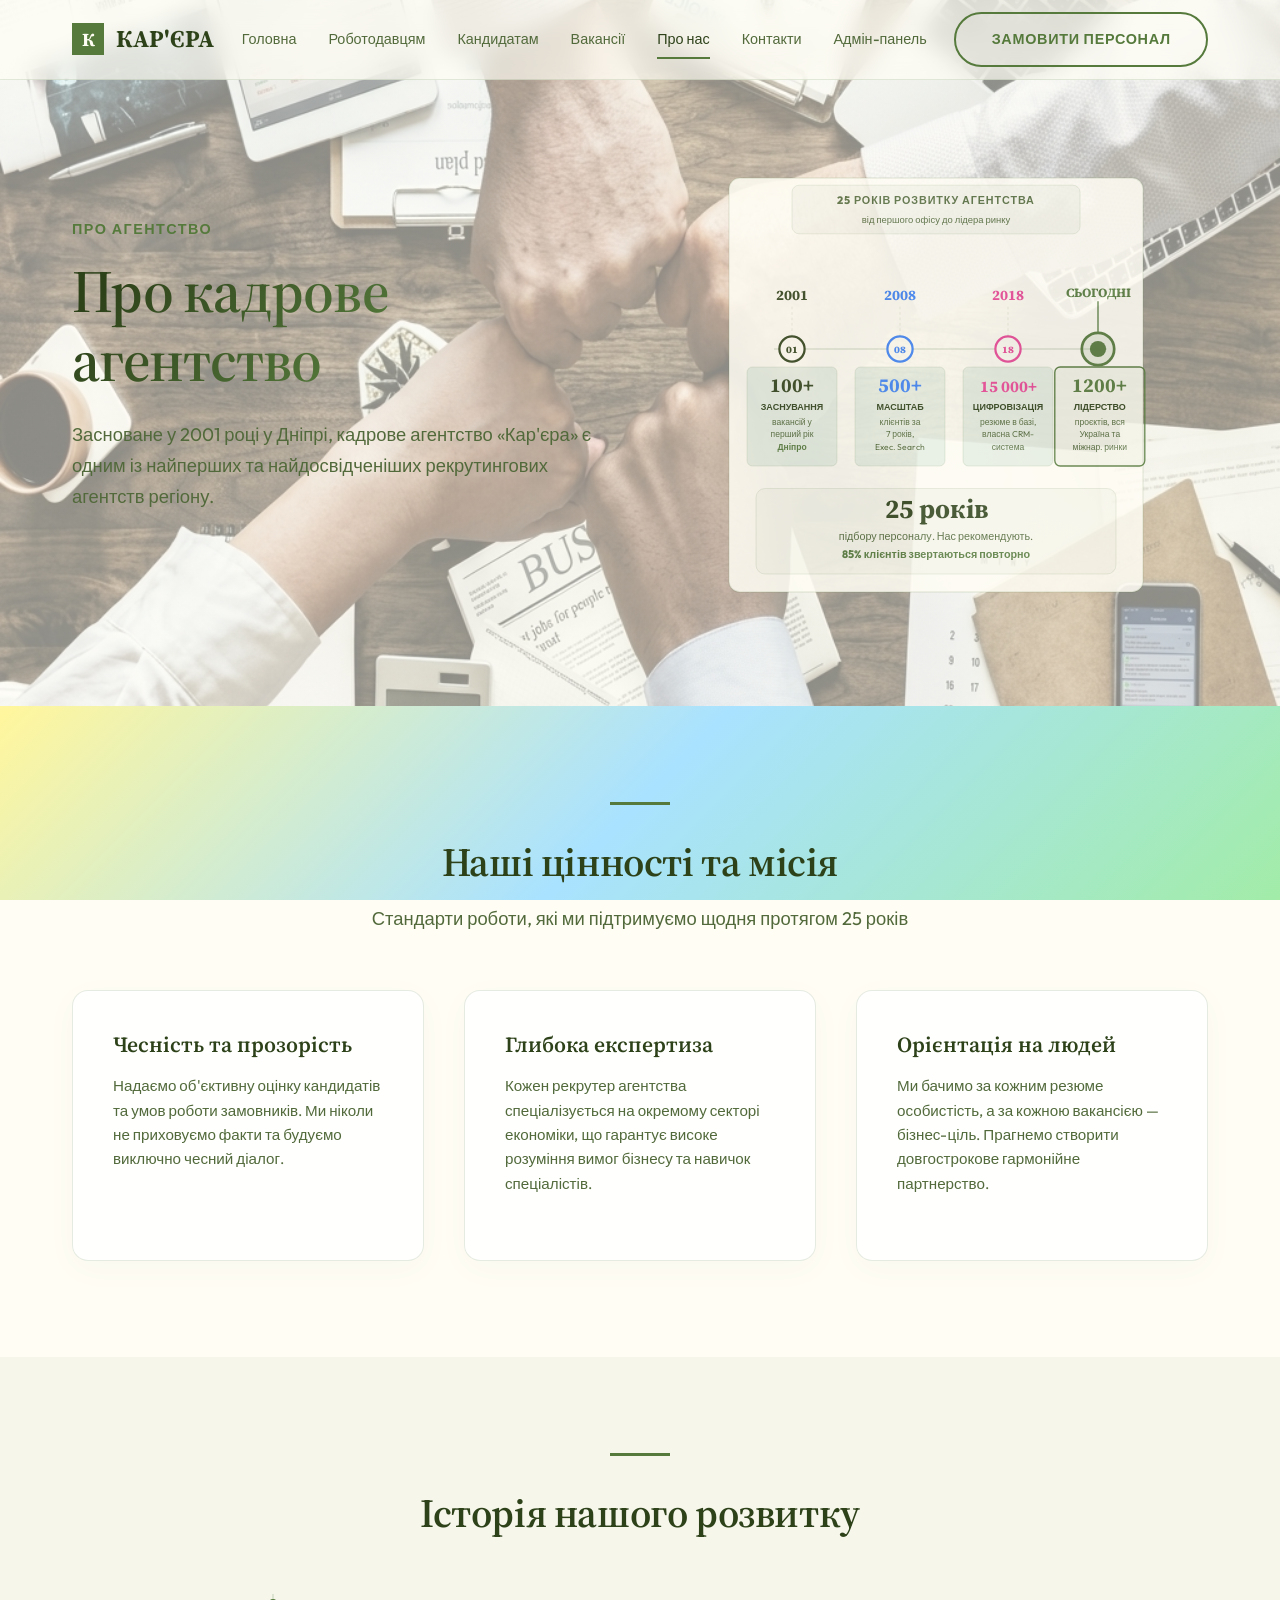
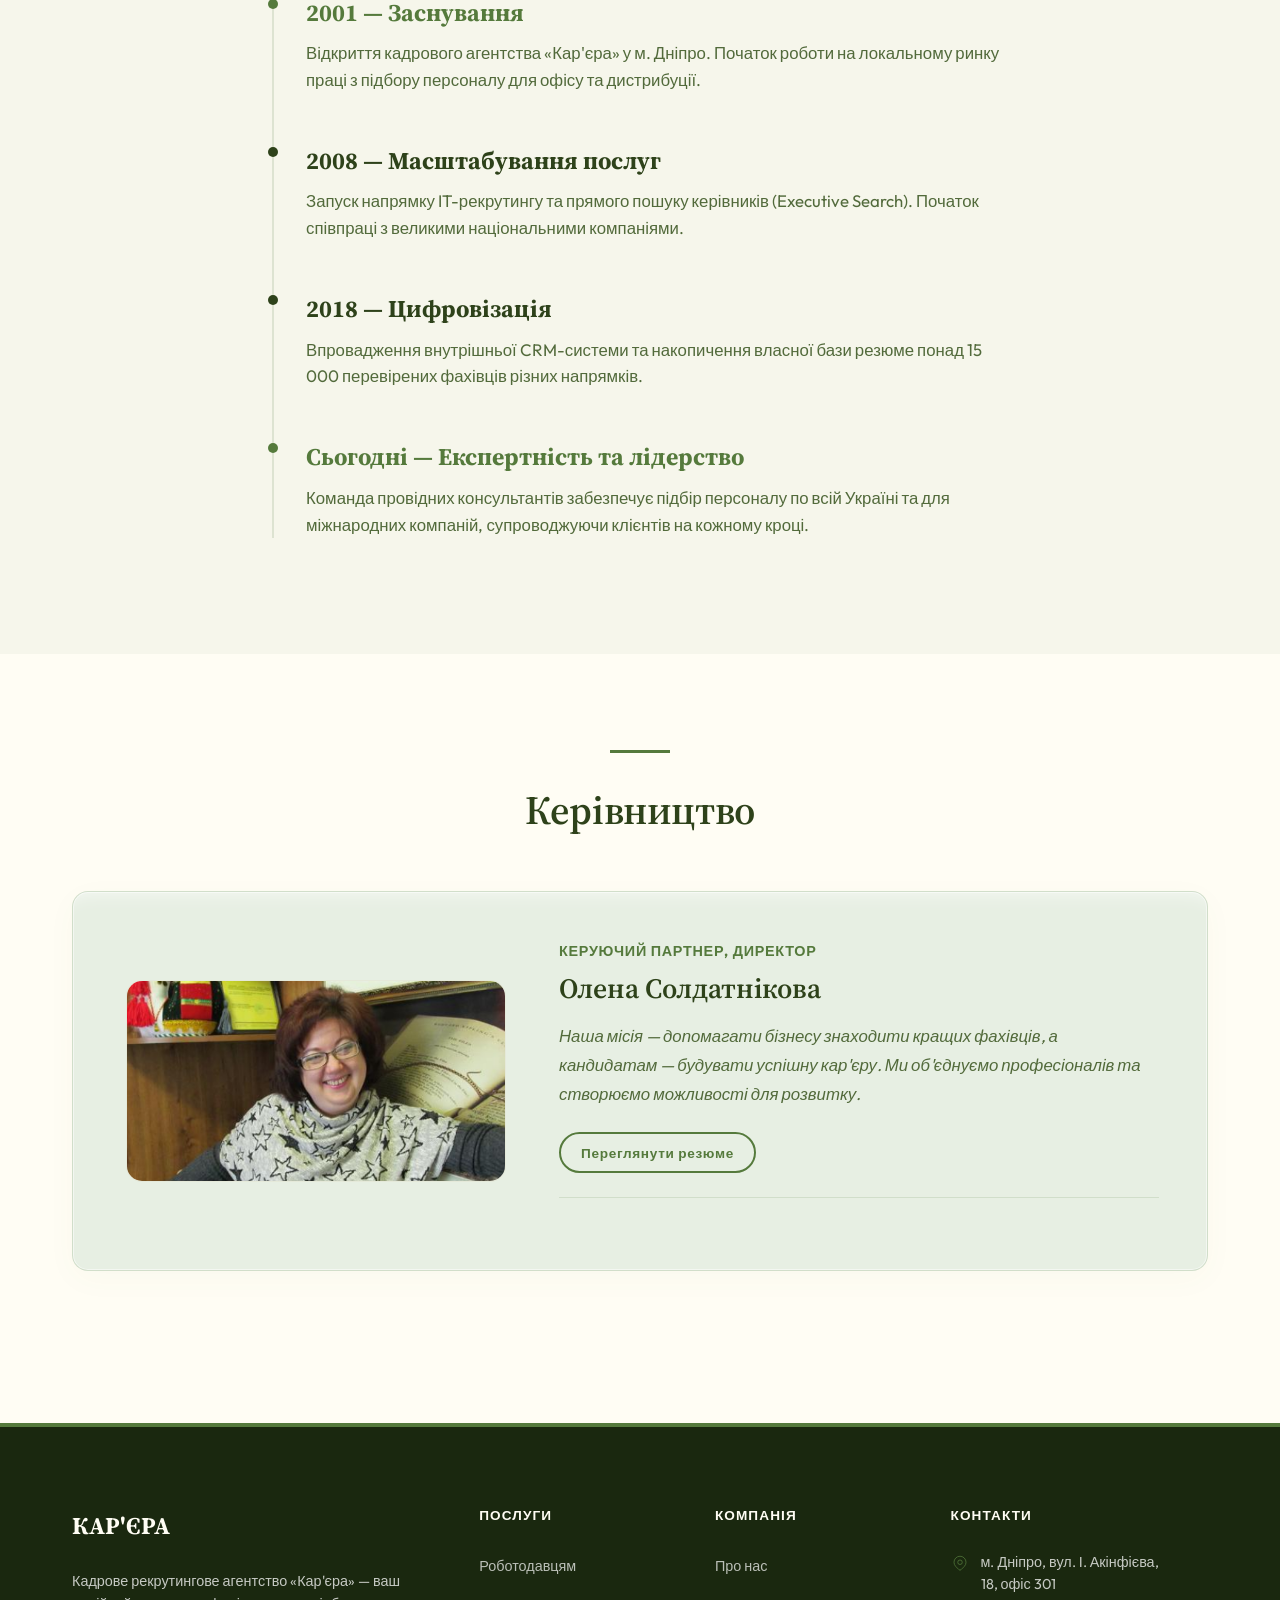
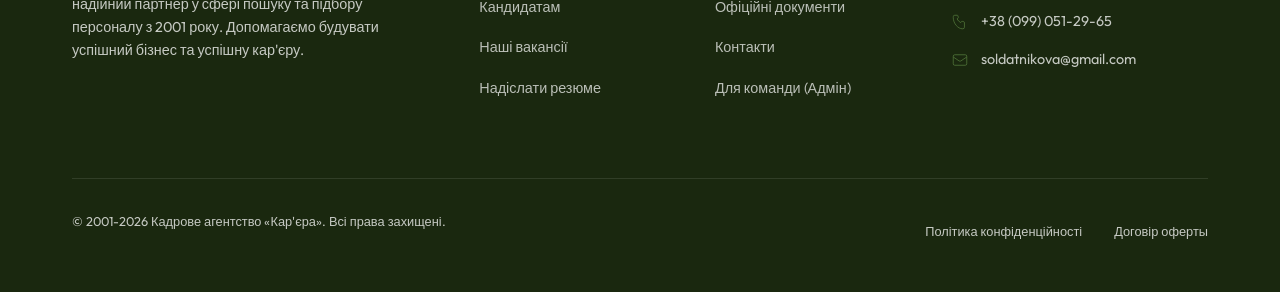
==== about.html @ 19c5e9fa "Embed live Google Map in Contacts page with brand color overlay and zoom level 17" ====
<!DOCTYPE html>
<html lang="uk">
<head>
  <meta charset="UTF-8">
  <meta name="color-scheme" content="light">
  <meta name="viewport" content="width=device-width, initial-scale=1.0">
  <title>Про нас | Кадрове агентство «Кар'єра»</title>
  <meta name="description" content="Історія заснування кадрового агентства Кар'єра у Дніпрі з 2001 року. Філософія, місія, цінності та наша команда експертів рекрутингу.">
  <link rel="stylesheet" href="styles/base.css?v=17">
  <link rel="stylesheet" href="styles/layout.css?v=17">
  <link rel="stylesheet" href="styles/components.css?v=17">
  <link rel="stylesheet" href="styles/pages.css?v=17">
</head>
<body>

  <!-- HEADER -->
  <header class="header">
    <div class="container">
      <a href="index.html" class="logo">
        <div class="logo-icon">К</div>
        <span>КАР'ЄРА</span>
      </a>
      <nav class="nav-menu">
        <a href="index.html" class="nav-link">Головна</a>
        <a href="employers.html" class="nav-link">Роботодавцям</a>
        <a href="candidates.html" class="nav-link">Кандидатам</a>
        <a href="vacancies.html" class="nav-link">Вакансії</a>
        <a href="about.html" class="nav-link active">Про нас</a>
        <a href="contacts.html" class="nav-link">Контакти</a>
        <a href="admin.html" class="nav-link">Адмін-панель</a>
      </nav>
      <div class="header-cta">
        <a href="employers.html#order-form" class="btn btn-secondary">Замовити персонал</a>
      </div>
      <button class="hamburger" aria-label="Відкрити меню">
        <span class="hamburger-box">
          <span class="hamburger-inner"></span>
        </span>
      </button>
    </div>
  </header>

  <!-- MOBILE NAVIGATION OVERLAY -->
  <div class="mobile-nav">
    <ul class="mobile-menu">
      <li><a href="index.html" class="nav-link">Головна</a></li>
      <li><a href="employers.html" class="nav-link">Роботодавцям</a></li>
      <li><a href="candidates.html" class="nav-link">Кандидатам</a></li>
      <li><a href="vacancies.html" class="nav-link">Вакансії</a></li>
      <li><a href="about.html" class="nav-link active">Про нас</a></li>
      <li><a href="contacts.html" class="nav-link">Контакти</a></li>
      <li><a href="admin.html" class="nav-link">Адмін-панель</a></li>
    </ul>
    <a href="employers.html#order-form" class="btn btn-primary">Замовити персонал</a>
  </div>

  <!-- HERO SECTION -->
  <section class="hero hero-alt hero-about">
    <div class="container grid-2">
      <div class="hero-content reveal">
        <span class="hero-tagline">Про агентство</span>
        <h1 class="hero-title">Чверть століття досвіду на варті вашого успіху</h1>
        <p class="hero-desc lead">Засноване у 2001 році у Дніпрі, кадрове агентство «Кар'єра» є одним із найперших та найдосвідченіших рекрутингових агентств регіону.</p>
      </div>
      <div class="hero-graphic reveal" style="transition-delay: 0.2s;">
        <!-- Company Timeline: 25 years of growth (2001 → Today) -->
        <svg viewBox="0 0 500 500" class="hero-pattern" xmlns="http://www.w3.org/2000/svg">
          <defs>
            <linearGradient id="abt-tl-grad" x1="0%" y1="0%" x2="100%" y2="0%">
              <stop offset="0%" stop-color="#1A2A44"/>
              <stop offset="35%" stop-color="#3B82F6"/>
              <stop offset="70%" stop-color="#EC4899"/>
              <stop offset="100%" stop-color="#E87C3F"/>
            </linearGradient>
          </defs>

          <!-- Frame -->
          <rect x="20" y="20" width="460" height="460" rx="12" fill="var(--color-bg)" stroke="var(--color-border)" stroke-width="1.5"/>

          <!-- Header box -->
          <rect x="90" y="28" width="320" height="54" rx="8" fill="var(--color-primary)" fill-opacity="0.04" stroke="var(--color-border)" stroke-width="1"/>
          <text x="250" y="49" font-family="var(--font-sans)" font-size="12" font-weight="800" fill="var(--color-text-muted)" text-anchor="middle" letter-spacing="1">25 РОКІВ РОЗВИТКУ АГЕНТСТВА</text>
          <text x="250" y="70" font-family="var(--font-sans)" font-size="10.5" fill="var(--color-text-muted)" text-anchor="middle">від першого офісу до лідера ринку</text>

          <!-- Thin background track line -->
          <line x1="70" y1="210" x2="440" y2="210" stroke="var(--color-border)" stroke-width="2"/>
          <!-- Gradient progress line on top -->
          <line x1="70" y1="210" x2="440" y2="210" stroke="url(#abt-tl-grad)" stroke-width="4" stroke-linecap="round"/>

          <!-- NODE 1: 2001 -->
          <circle cx="90" cy="210" r="14" fill="var(--color-bg)" stroke="var(--color-primary)" stroke-width="2.5"/>
          <text x="90" y="214" font-family="var(--font-serif)" font-size="11" font-weight="800" fill="var(--color-primary)" text-anchor="middle">01</text>
          <!-- Year label above -->
          <text x="90" y="156" font-family="var(--font-serif)" font-size="16" font-weight="700" fill="var(--color-primary)" text-anchor="middle">2001</text>
          <line x1="90" y1="163" x2="90" y2="196" stroke="var(--color-border)" stroke-width="1" stroke-dasharray="3 3"/>
          <!-- Milestone card below -->
          <rect x="40" y="230" width="100" height="110" rx="6" fill="var(--color-bg-alt)" stroke="var(--color-border)" stroke-width="1"/>
          <text x="90" y="258" font-family="var(--font-serif)" font-size="22" font-weight="700" fill="var(--color-primary)" text-anchor="middle">100+</text>
          <text x="90" y="278" font-family="var(--font-sans)" font-size="10" font-weight="800" fill="var(--color-primary)" text-anchor="middle">ЗАСНУВАННЯ</text>
          <text x="90" y="294" font-family="var(--font-sans)" font-size="9.5" fill="var(--color-text-muted)" text-anchor="middle">вакансій у</text>
          <text x="90" y="308" font-family="var(--font-sans)" font-size="9.5" fill="var(--color-text-muted)" text-anchor="middle">перший рік</text>
          <text x="90" y="322" font-family="var(--font-sans)" font-size="9.5" font-weight="600" fill="var(--color-accent)" text-anchor="middle">Дніпро</text>

          <!-- NODE 2: 2008 -->
          <circle cx="210" cy="210" r="14" fill="var(--color-bg)" stroke="#3B82F6" stroke-width="2.5"/>
          <text x="210" y="214" font-family="var(--font-serif)" font-size="11" font-weight="800" fill="#3B82F6" text-anchor="middle">08</text>
          <text x="210" y="156" font-family="var(--font-serif)" font-size="16" font-weight="700" fill="#3B82F6" text-anchor="middle">2008</text>
          <line x1="210" y1="163" x2="210" y2="196" stroke="var(--color-border)" stroke-width="1" stroke-dasharray="3 3"/>
          <rect x="160" y="230" width="100" height="110" rx="6" fill="var(--color-bg-alt)" stroke="var(--color-border)" stroke-width="1"/>
          <text x="210" y="258" font-family="var(--font-serif)" font-size="22" font-weight="700" fill="#3B82F6" text-anchor="middle">500+</text>
          <text x="210" y="278" font-family="var(--font-sans)" font-size="10" font-weight="800" fill="var(--color-primary)" text-anchor="middle">МАСШТАБ</text>
          <text x="210" y="294" font-family="var(--font-sans)" font-size="9.5" fill="var(--color-text-muted)" text-anchor="middle">клієнтів за</text>
          <text x="210" y="308" font-family="var(--font-sans)" font-size="9.5" fill="var(--color-text-muted)" text-anchor="middle">7 років,</text>
          <text x="210" y="322" font-family="var(--font-sans)" font-size="9.5" fill="var(--color-text-muted)" text-anchor="middle">Exec. Search</text>

          <!-- NODE 3: 2018 -->
          <circle cx="330" cy="210" r="14" fill="var(--color-bg)" stroke="#EC4899" stroke-width="2.5"/>
          <text x="330" y="214" font-family="var(--font-serif)" font-size="11" font-weight="800" fill="#EC4899" text-anchor="middle">18</text>
          <text x="330" y="156" font-family="var(--font-serif)" font-size="16" font-weight="700" fill="#EC4899" text-anchor="middle">2018</text>
          <line x1="330" y1="163" x2="330" y2="196" stroke="var(--color-border)" stroke-width="1" stroke-dasharray="3 3"/>
          <rect x="280" y="230" width="100" height="110" rx="6" fill="var(--color-bg-alt)" stroke="var(--color-border)" stroke-width="1"/>
          <text x="330" y="258" font-family="var(--font-serif)" font-size="18" font-weight="700" fill="#EC4899" text-anchor="middle">15 000+</text>
          <text x="330" y="278" font-family="var(--font-sans)" font-size="10" font-weight="800" fill="var(--color-primary)" text-anchor="middle">ЦИФРОВІЗАЦІЯ</text>
          <text x="330" y="294" font-family="var(--font-sans)" font-size="9.5" fill="var(--color-text-muted)" text-anchor="middle">резюме в базі,</text>
          <text x="330" y="308" font-family="var(--font-sans)" font-size="9.5" fill="var(--color-text-muted)" text-anchor="middle">власна CRM-</text>
          <text x="330" y="322" font-family="var(--font-sans)" font-size="9.5" fill="var(--color-text-muted)" text-anchor="middle">система</text>

          <!-- NODE 4: Today (pulsing orange) -->
          <circle cx="430" cy="210" r="18" fill="var(--color-accent)" fill-opacity="0.12" stroke="var(--color-accent)" stroke-width="3"/>
          <circle cx="430" cy="210" r="9" fill="var(--color-accent)"/>
          <text x="430" y="152" font-family="var(--font-serif)" font-size="14" font-weight="700" fill="var(--color-accent)" text-anchor="middle">СЬОГОДНІ</text>
          <line x1="430" y1="157" x2="430" y2="192" stroke="var(--color-accent)" stroke-width="1.5"/>
          <rect x="382" y="230" width="100" height="110" rx="6" fill="var(--color-accent)" fill-opacity="0.06" stroke="var(--color-accent)" stroke-width="1.5"/>
          <text x="432" y="258" font-family="var(--font-serif)" font-size="22" font-weight="700" fill="var(--color-accent)" text-anchor="middle">1200+</text>
          <text x="432" y="278" font-family="var(--font-sans)" font-size="10" font-weight="800" fill="var(--color-primary)" text-anchor="middle">ЛІДЕРСТВО</text>
          <text x="432" y="294" font-family="var(--font-sans)" font-size="9.5" fill="var(--color-text-muted)" text-anchor="middle">проєктів, вся</text>
          <text x="432" y="308" font-family="var(--font-sans)" font-size="9.5" fill="var(--color-text-muted)" text-anchor="middle">Україна та</text>
          <text x="432" y="322" font-family="var(--font-sans)" font-size="9.5" fill="var(--color-text-muted)" text-anchor="middle">міжнар. ринки</text>

          <!-- Bottom summary stat -->
          <rect x="50" y="365" width="400" height="95" rx="10" fill="var(--color-primary)" fill-opacity="0.03" stroke="var(--color-border)" stroke-width="1"/>
          <text x="250" y="398" font-family="var(--font-serif)" font-size="30" font-weight="700" fill="var(--color-primary)" text-anchor="middle">25 років</text>
          <text x="250" y="422" font-family="var(--font-sans)" font-size="12" fill="var(--color-text-muted)" text-anchor="middle">підбору персоналу. Нас рекомендують.</text>
          <text x="250" y="442" font-family="var(--font-sans)" font-size="12" font-weight="800" fill="var(--color-accent)" text-anchor="middle">85% клієнтів звертаються повторно</text>
        </svg>
      </div>
    </div>
  </section>

  <!-- MISSION & VALUES -->
  <section class="section">
    <div class="container">
      <div class="decor-line decor-line-center"></div>
      <h2 class="text-center mb-2">Наші цінності та місія</h2>
      <p class="lead text-center mb-6">Стандарти роботи, які ми підтримуємо щодня протягом 25 років</p>
      
      <div class="grid-3">
        <div class="card reveal">
          <h3 class="card-title">Чесність та прозорість</h3>
          <p class="card-text">Надаємо об'єктивну оцінку кандидатів та умов роботи замовників. Ми ніколи не приховуємо факти та будуємо виключно чесний діалог.</p>
        </div>
        <div class="card reveal" style="transition-delay: 0.1s;">
          <h3 class="card-title">Глибока експертиза</h3>
          <p class="card-text">Кожен рекрутер агентства спеціалізується на окремому секторі економіки, що гарантує високе розуміння вимог бізнесу та навичок спеціалістів.</p>
        </div>
        <div class="card reveal" style="transition-delay: 0.2s;">
          <h3 class="card-title">Орієнтація на людей</h3>
          <p class="card-text">Ми бачимо за кожним резюме особистість, а за кожною вакансією — бізнес-ціль. Прагнемо створити довгострокове гармонійне партнерство.</p>
        </div>
      </div>
    </div>
  </section>

  <!-- TIMELINE / MILESTONES -->
  <section class="section section-alt">
    <div class="container" style="max-width: 800px;">
      <div class="decor-line decor-line-center"></div>
      <h2 class="text-center mb-6">Історія нашого розвитку</h2>
      
      <div style="position: relative; padding-left: 2rem; border-left: 2px solid var(--color-border);">
        <div class="reveal" style="position: relative; margin-bottom: 3rem;">
          <div style="position: absolute; left: calc(-2rem - 6px); top: 5px; width: 10px; height: 10px; border-radius: 50%; background-color: var(--color-accent);"></div>
          <span style="font-family: var(--font-serif); font-size: 1.5rem; font-weight: 700; color: var(--color-accent); display: block; margin-bottom: 0.5rem;">2001 — Заснування</span>
          <p style="color: var(--color-text-muted);">Відкриття кадрового агентства «Кар'єра» у м. Дніпро. Початок роботи на локальному ринку праці з підбору персоналу для офісу та дистрибуції.</p>
        </div>
        
        <div class="reveal" style="position: relative; margin-bottom: 3rem; transition-delay: 0.1s;">
          <div style="position: absolute; left: calc(-2rem - 6px); top: 5px; width: 10px; height: 10px; border-radius: 50%; background-color: var(--color-primary);"></div>
          <span style="font-family: var(--font-serif); font-size: 1.5rem; font-weight: 700; color: var(--color-primary); display: block; margin-bottom: 0.5rem;">2008 — Масштабування послуг</span>
          <p style="color: var(--color-text-muted);">Запуск напрямку IT-рекрутингу та прямого пошуку керівників (Executive Search). Початок співпраці з великими національними компаніями.</p>
        </div>
        
        <div class="reveal" style="position: relative; margin-bottom: 3rem; transition-delay: 0.2s;">
          <div style="position: absolute; left: calc(-2rem - 6px); top: 5px; width: 10px; height: 10px; border-radius: 50%; background-color: var(--color-primary);"></div>
          <span style="font-family: var(--font-serif); font-size: 1.5rem; font-weight: 700; color: var(--color-primary); display: block; margin-bottom: 0.5rem;">2018 — Цифровізація</span>
          <p style="color: var(--color-text-muted);">Впровадження внутрішньої CRM-системи та накопичення власної бази резюме понад 15 000 перевірених фахівців різних напрямків.</p>
        </div>

        <div class="reveal" style="position: relative; transition-delay: 0.3s;">
          <div style="position: absolute; left: calc(-2rem - 6px); top: 5px; width: 10px; height: 10px; border-radius: 50%; background-color: var(--color-accent);"></div>
          <span style="font-family: var(--font-serif); font-size: 1.5rem; font-weight: 700; color: var(--color-accent); display: block; margin-bottom: 0.5rem;">Сьогодні — Експертність та лідерство</span>
          <p style="color: var(--color-text-muted);">Команда провідних консультантів забезпечує підбір персоналу по всій Україні та для міжнародних компаній, супроводжуючи клієнтів на кожному кроці.</p>
        </div>
      </div>
    </div>
  </section>

  <!-- LEADERSHIP & TEAM -->
  <section class="section">
    <div class="container">
      <div class="decor-line decor-line-center"></div>
      <h2 class="text-center mb-6">Керівництво</h2>
      
      <!-- Director profile section -->
      <div class="card reveal mb-6" style="padding: 3rem; background-color: var(--color-bg-alt); display: grid; grid-template-columns: 1.3fr 2fr; gap: 3rem; align-items: center;">
        <div style="width: 100%; max-width: 380px; border-radius: var(--radius); overflow: hidden; border: 1px solid var(--color-border); background-color: var(--color-bg); margin: 0 auto; box-shadow: var(--shadow-sm);">
          <img src="assets/images/director.png" alt="Олена Солдатнікова" style="width: 100%; height: auto; display: block;">
        </div>
        <div>
          <span style="font-family: var(--font-sans); font-size: var(--fs-small); font-weight: 700; text-transform: uppercase; color: var(--color-accent); letter-spacing: 0.05em; display: block; margin-bottom: 0.5rem;">Керуючий Партнер, Директор</span>
          <h3 style="font-family: var(--font-serif); font-size: 1.75rem; margin-bottom: 1rem;">Олена Солдатнікова</h3>
          <p style="font-style: italic; line-height: 1.7; color: var(--color-text-muted); margin-bottom: 1.5rem;">
            "За 25 років у рекрутингу я зрозуміла головне: успіх компанії завжди залежить від людей, які в ній працюють. Наша місія — допомагати бізнесу та талантам знаходити один одного для спільного зростання. Ми не просто передаємо резюме — ми будуємо надійні зв'язки."
          </p>
          <button id="toggle-resume-btn" class="btn btn-secondary" style="padding: 0.6rem 1.25rem; text-transform: none; font-size: 0.85rem;">Переглянути резюме</button>
          
          <div id="director-resume-block" style="max-height: 0; overflow: hidden; transition: max-height 0.4s ease-out; margin-top: 1.5rem; border-top: 1px solid var(--color-border); padding-top: 1.5rem;">
            <div style="display: grid; grid-template-columns: 1fr 1fr; gap: 2rem; text-align: left;">
              <div>
                <h4 style="font-family: var(--font-sans); font-size: 0.95rem; color: var(--color-accent); text-transform: uppercase; margin-bottom: 1rem; font-weight: 700;">Освіта та тренінги</h4>
                <ul style="list-style: none; padding-left: 0; font-size: 0.9rem; color: var(--color-text); line-height: 1.6;">
                  <li style="margin-bottom: 0.75rem;"><strong>Дніпропетровський Національний Університет</strong><br><span style="color: var(--color-text-muted);">Факультет Психології та Соціології. Спеціальність: Практичний психолог. Соціальний педагог.</span></li>
                  <li style="margin-bottom: 0.5rem;">• Тренінг «Оцінка за компетенціями»</li>
                  <li style="margin-bottom: 0.5rem;">• Тренінг «HR-аналітика»</li>
                  <li style="margin-bottom: 0.5rem;">• Онлайн-курс «Recruitment & HR»</li>
                  <li style="margin-bottom: 0.5rem;">• Тренінг «Основні інструменти менеджера з персоналу»</li>
                  <li style="margin-bottom: 0.5rem;">• Тренінг «Ефективний пошук та підбір персоналу»</li>
                  <li style="margin-bottom: 0.5rem;">• Тренінги з технологій співбесід та продажів</li>
                </ul>
              </div>
              <div>
                <h4 style="font-family: var(--font-sans); font-size: 0.95rem; color: var(--color-accent); text-transform: uppercase; margin-bottom: 1rem; font-weight: 700;">Професійний досвід</h4>
                <ul style="list-style: none; padding-left: 0; font-size: 0.9rem; color: var(--color-text); line-height: 1.6;">
                  <li style="margin-bottom: 0.75rem;"><strong>2008 — дотепер: АКР «Кар'єра-Дніпро»</strong><br><span style="color: var(--color-text-muted);">Партнер, Керівник договірного відділу підбору персоналу. Побудова структури продажів, ведення переговорів, тестування кандидатів.</span></li>
                  <li style="margin-bottom: 0.75rem;"><strong>2003 — 2008: «Міжрегіональний Кадровий Центр»</strong><br><span style="color: var(--color-text-muted);">Керівник договірного відділу підбору персоналу. Організація відділу, хедхантинг, проведення різноманітних типів інтерв'ю.</span></li>
                  <li style="margin-bottom: 0.5rem;"><strong>1998 — 2003: АКР «Кар'єра», КА «Персонал»</strong><br><span style="color: var(--color-text-muted);">Менеджер по підбору персоналу. Кадрове консультування, ведення переговорів, проведення співбесід.</span></li>
                </ul>
              </div>
            </div>
          </div>
        </div>
      </div>
    </div>
  </section>

  <!-- FOOTER -->
  <footer class="footer">
    <div class="container">
      <div class="footer-grid">
        <div class="footer-brand">
          <div class="footer-logo">КАР'ЄРА</div>
          <p class="footer-desc">Кадрове рекрутингове агентство «Кар'єра» — ваш надійний партнер у сфері пошуку та підбору персоналу з 2001 року. Допомагаємо будувати успішний бізнес та успішну кар'єру.</p>
        </div>
        <div>
          <h4 class="footer-heading">Послуги</h4>
          <ul class="footer-links">
            <li><a href="employers.html">Роботодавцям</a></li>
            <li><a href="candidates.html">Кандидатам</a></li>
            <li><a href="vacancies.html">Наші вакансії</a></li>
            <li><a href="resume.html">Надіслати резюме</a></li>
          </ul>
        </div>
        <div>
          <h4 class="footer-heading">Компанія</h4>
          <ul class="footer-links">
            <li><a href="about.html">Про нас</a></li>
            <li><a href="documents.html">Офіційні документи</a></li>
            <li><a href="contacts.html">Контакти</a></li>
            <li><a href="admin.html">Для команди (Адмін)</a></li>
          </ul>
        </div>
        <div>
          <h4 class="footer-heading">Контакти</h4>
          <ul class="footer-contact">
            <li>
              <svg fill="none" stroke="currentColor" viewBox="0 0 24 24"><path d="M17.657 16.657L13.414 20.9a1.998 1.998 0 01-2.827 0l-4.244-4.243a8 8 0 1111.314 0z"/><path d="M15 11a3 3 0 11-6 0 3 3 0 016 0z"/></svg>
              <span>м. Дніпро,<br>вул. І. Акінфієва, 18, офіс 301</span>
            </li>
            <li>
              <svg fill="none" stroke="currentColor" viewBox="0 0 24 24"><path d="M3 5a2 2 0 012-2h3.28a1 1 0 01.94.725l.548 2.2a1 1 0 01-.321.988l-1.305.98a10.582 10.582 0 004.872 4.872l.98-1.305a1 1 0 01.988-.321l2.2.548a1 1 0 01.725.94V19a2 2 0 01-2 2h-1C9.716 21 3 14.284 3 6V5z"/></svg>
              <a href="tel:+380990512965">+38 (099) 051-29-65</a>
            </li>
            <li>
              <svg fill="none" stroke="currentColor" viewBox="0 0 24 24"><path d="M3 8l7.89 5.26a2 2 0 002.22 0L21 8M5 19h14a2 2 0 002-2V7a2 2 0 00-2-2H5a2 2 0 00-2 2v10a2 2 0 002 2z"/></svg>
              <a href="mailto:soldatnikova@gmail.com">soldatnikova@gmail.com</a>
            </li>
          </ul>
        </div>
      </div>
      
      <div class="footer-bottom">
        <p>&copy; 2001-2026 Кадрове агентство «Кар'єра». Всі права захищені.</p>
        <div class="footer-bottom-links">
          <a href="documents.html">Політика конфіденційності</a>
          <a href="documents.html">Договір оферты</a>
        </div>
      </div>
    </div>
  </footer>

  <script src="scripts/main.js"></script>
  <script>
    document.addEventListener('DOMContentLoaded', () => {
      const btn = document.getElementById('toggle-resume-btn');
      const block = document.getElementById('director-resume-block');
      if (btn && block) {
        btn.addEventListener('click', () => {
          const isOpen = block.style.maxHeight && block.style.maxHeight !== '0px';
          if (isOpen) {
            block.style.maxHeight = '0px';
            btn.textContent = 'Переглянути резюме';
          } else {
            block.style.maxHeight = block.scrollHeight + 'px';
            btn.textContent = 'Приховати резюме';
          }
        });
      }
    });
  </script>
</body>
</html>
---- styles/base.css ----
@import url('https://fonts.googleapis.com/css2?family=Outfit:wght@300;400;500;600;700;800&family=Source+Serif+4:ital,opsz,wght@0,8..60,300;0,8..60,400;0,8..60,500;0,8..60,600;0,8..60,700;1,8..60,400&display=swap');

/* --- DESIGN TOKENS & VARIABLES --- */
:root {
  color-scheme: light;
  /* Colors */
  --color-primary: #2E421A;       /* Deep Forest Olive Green */
  --color-primary-light: #557A3C; /* Forest Green */
  --color-primary-dark: #1A280F;  /* Dark Olive */
  --color-accent: #557A3C;        /* Main Accent (Forest Green) */
  --color-accent-hover: #42602D;  /* Darker Forest Green */
  --color-bg: #FFFDF4;            /* Glossy Light-Light Yellow / Cream */
  --color-bg-alt: #E7EFE3;        /* Soft Pastel Sage-Green */
  --color-text: #2E421A;          /* Deep Forest Green */
  --color-text-muted: #526A3B;    /* Olive Slate */
  --color-text-light: #FFFFFF;    /* White text */
  --color-border: rgba(85, 122, 60, 0.15); /* Soft Olive-Green Border */
  --color-border-hover: rgba(85, 122, 60, 0.35);
  
  /* Component Specific Tokens */
  --text-gradient: linear-gradient(135deg, #2E421A 0%, #557A3C 60%, #88A674 100%);
  --text-gradient-hero: linear-gradient(135deg, #2E421A 10%, #557A3C 60%, #88A674 100%);
  --card-bg: rgba(255, 255, 255, 0.82);
  --card-shadow: inset 0 20px 20px -20px rgba(255, 255, 255, 0.7), inset 0 0 0 1px rgba(255, 255, 255, 0.5), 0 8px 32px rgba(85, 122, 60, 0.03);
  --btn-shadow: rgba(85, 122, 60, 0.3);
  --btn-primary-gradient: linear-gradient(135deg, #557A3C 0%, #6E9B4E 50%, #557A3C 100%);
  --btn-outline-white-hover-gradient: linear-gradient(135deg, #557A3C 0%, #6E9B4E 100%);
  --modal-icon-bg: rgba(85, 122, 60, 0.12);
  
  /* SVG Custom Tokens */
  --chart-text-dark: #466334;
  --chart-text-accent: #557A3C;
  --chart-kpi-bg: rgba(255, 255, 255, 0.75);
  --chart-frame-bg: rgba(255, 255, 255, 0.85);
  --chart-grid-line: rgba(85, 122, 60, 0.1);
  --pointer-pulse: rgba(85, 122, 60, 0.25);
  
  /* Fonts */
  --font-sans: 'Outfit', -apple-system, BlinkMacSystemFont, "Segoe UI", Roboto, sans-serif;
  --font-serif: 'Source Serif 4', Georgia, serif;
  
  /* Layout */
  --container-width: 1200px;
  --header-height: 80px;
  --header-height-mobile: 70px;
  
  /* Typography scale */
  --fs-h1: clamp(2.5rem, 5vw, 3.75rem);
  --fs-h2: clamp(1.8rem, 4vw, 2.5rem);
  --fs-h3: clamp(1.4rem, 3vw, 1.8rem);
  --fs-body: 1.05rem;             /* Slightly larger for Outfit readability */
  --fs-small: 0.9rem;
  
  /* Borders */
  --radius: 16px;                 /* Softer, rounder corners for business card style */
  
  /* Transitions */
  --transition: all 0.3s cubic-bezier(0.4, 0, 0.2, 1);
}

/* --- RESET --- */
*, *::before, *::after {
  box-sizing: border-box;
  margin: 0;
  padding: 0;
}

html {
  scroll-behavior: smooth;
  -webkit-font-smoothing: antialiased;
  -moz-osx-font-smoothing: grayscale;
}

body {
  font-family: var(--font-sans);
  font-size: var(--fs-body);
  line-height: 1.6;
  color: var(--color-text);
  background-color: var(--color-bg);
  background-image: linear-gradient(135deg, #FFD0BC 0%, #FFF69E 33%, #A9E2FF 66%, #A2ECA8 100%);
  background-attachment: fixed;
  overflow-x: hidden;
}

/* --- TYPOGRAPHY --- */
h1, h2, h3, h4, h5, h6 {
  font-family: var(--font-serif);
  color: var(--color-primary);
  line-height: 1.25;
  font-weight: 600;
}

.text-gradient {
  background: var(--text-gradient);
  -webkit-background-clip: text;
  -webkit-text-fill-color: transparent;
  display: inline-block;
}

h1, .hero-title, .text-gradient-header {
  font-size: var(--fs-h1);
  letter-spacing: -0.02em;
  background: var(--text-gradient-hero);
  -webkit-background-clip: text;
  -webkit-text-fill-color: transparent;
  display: inline-block;
  line-height: 1.15;
}

h2 {
  font-size: var(--fs-h2);
  letter-spacing: -0.01em;
  margin-bottom: 1.5rem;
  position: relative;
}

h3 {
  font-size: var(--fs-h3);
}

p {
  margin-bottom: 1.25rem;
}

p.lead {
  font-size: 1.15rem;
  color: var(--color-text-muted);
  line-height: 1.7;
}

a {
  color: inherit;
  text-decoration: none;
  transition: var(--transition);
}

/* Alignment utilities */
.text-center { text-align: center; }
.text-right { text-align: right; }
.text-muted { color: var(--color-text-muted); }

/* Spacing utilities */
.mb-1 { margin-bottom: 0.5rem; }
.mb-2 { margin-bottom: 1rem; }
.mb-3 { margin-bottom: 1.5rem; }
.mb-4 { margin-bottom: 2rem; }
.mb-6 { margin-bottom: 3.5rem; }

/* Scroll reveal initial states */
.reveal {
  opacity: 0;
  transform: translateY(30px);
  transition: opacity 0.8s ease, transform 0.8s ease;
}

.reveal.active {
  opacity: 1;
  transform: translateY(0);
}
---- styles/layout.css ----
/* --- LAYOUT WRAPPERS & CONTAINERS --- */
.container {
  width: 100%;
  max-width: var(--container-width);
  margin: 0 auto;
  padding: 0 2rem;
}

@media (max-width: 768px) {
  .container {
    padding: 0 1.25rem;
  }
}

.section {
  padding: 6rem 0;
  position: relative;
}

.section-alt {
  background-color: rgba(85, 122, 60, 0.05);
}

@media (max-width: 768px) {
  .section {
    padding: 4rem 0;
  }
}

/* --- GRID SYSTEMS --- */
.grid-2 {
  display: grid;
  grid-template-columns: repeat(2, 1fr);
  gap: 3rem;
}

.grid-3 {
  display: grid;
  grid-template-columns: repeat(3, 1fr);
  gap: 2.5rem;
}

.grid-4 {
  display: grid;
  grid-template-columns: repeat(4, 1fr);
  gap: 2rem;
}

@media (max-width: 1024px) {
  .grid-3 {
    grid-template-columns: repeat(2, 1fr);
  }
  .grid-4 {
    grid-template-columns: repeat(2, 1fr);
  }
}

@media (max-width: 768px) {
  .grid-2, .grid-3, .grid-4 {
    grid-template-columns: 1fr;
    gap: 2rem;
  }
}

/* Flex utilities */
.d-flex { display: flex; }
.align-center { align-items: center; }
.justify-between { justify-content: space-between; }
.flex-column { flex-direction: column; }

/* --- HEADER & NAVIGATION --- */
.header {
  position: fixed;
  top: 0;
  left: 0;
  width: 100%;
  height: var(--header-height);
  background-color: rgba(255, 253, 244, 0.65);
  backdrop-filter: blur(12px);
  -webkit-backdrop-filter: blur(12px);
  border-bottom: 1.5px solid rgba(85, 122, 60, 0.15);
  z-index: 1000;
  display: flex;
  align-items: center;
  transition: var(--transition);
}

.header.scrolled {
  height: 70px;
  border-bottom-color: rgba(85, 122, 60, 0.3);
  box-shadow: 0 10px 30px rgba(85, 122, 60, 0.05), 0 4px 12px rgba(85, 122, 60, 0.02);
}

.header .container {
  display: flex;
  justify-content: space-between;
  align-items: center;
  width: 100%;
}

/* Logo */
.logo {
  display: flex;
  align-items: center;
  gap: 0.75rem;
  font-family: var(--font-serif);
  font-size: 1.5rem;
  font-weight: 700;
  color: var(--color-primary);
}

.logo-icon {
  width: 32px;
  height: 32px;
  background-color: var(--color-accent);
  display: flex;
  align-items: center;
  justify-content: center;
  color: var(--color-bg);
  font-family: var(--font-serif);
  font-weight: 700;
  font-size: 1.15rem;
}

/* Nav Menu */
.nav-menu {
  display: flex;
  align-items: center;
  gap: 2rem;
}

.nav-link {
  font-family: var(--font-sans);
  font-size: var(--fs-small);
  font-weight: 500;
  color: var(--color-text-muted);
  position: relative;
  padding: 0.5rem 0;
}

.nav-link::after {
  content: '';
  position: absolute;
  bottom: 0;
  left: 0;
  width: 0;
  height: 2px;
  background-color: var(--color-accent);
  transition: var(--transition);
}

.nav-link:hover, .nav-link.active {
  color: var(--color-primary);
}

.nav-link.active::after, .nav-link:hover::after {
  width: 100%;
}

/* Navigation Dropdown */
.nav-item-dropdown {
  position: relative;
}

.nav-dropdown {
  position: absolute;
  top: 100%;
  left: 50%;
  transform: translateX(-50%) translateY(10px);
  background-color: var(--color-bg);
  border: 1px solid var(--color-border);
  box-shadow: 0 10px 30px rgba(26, 42, 68, 0.08);
  border-radius: var(--radius);
  padding: 0.75rem 0;
  min-width: 180px;
  opacity: 0;
  pointer-events: none;
  transition: var(--transition);
}

.nav-item-dropdown:hover .nav-dropdown {
  opacity: 1;
  pointer-events: auto;
  transform: translateX(-50%) translateY(0);
}

.dropdown-link {
  display: block;
  padding: 0.5rem 1.25rem;
  font-size: var(--fs-small);
  font-weight: 500;
  color: var(--color-text-muted);
}

.dropdown-link:hover {
  background-color: var(--color-bg-alt);
  color: var(--color-primary);
}

/* Hamburger Menu Icon */
.hamburger {
  display: none;
  background: none;
  border: none;
  cursor: pointer;
  padding: 0.5rem;
  z-index: 1100;
}

.hamburger-box {
  width: 24px;
  height: 18px;
  display: block;
  position: relative;
}

.hamburger-inner {
  display: block;
  top: 50%;
  margin-top: -1px;
  width: 24px;
  height: 2px;
  background-color: var(--color-primary);
  position: absolute;
  transition: var(--transition);
}

.hamburger-inner::before, .hamburger-inner::after {
  content: "";
  display: block;
  width: 24px;
  height: 2px;
  background-color: var(--color-primary);
  position: absolute;
  transition: var(--transition);
}

.hamburger-inner::before { top: -8px; }
.hamburger-inner::after { bottom: -8px; }

.hamburger.is-active .hamburger-inner {
  transform: rotate(45deg);
}

.hamburger.is-active .hamburger-inner::before {
  top: 0;
  opacity: 0;
}

.hamburger.is-active .hamburger-inner::after {
  bottom: 0;
  transform: rotate(-90deg);
}

/* Mobile Navigation overlay */
.mobile-nav {
  position: fixed;
  top: 0;
  left: 100%;
  width: 100%;
  height: 100vh;
  background-color: var(--color-bg);
  z-index: 950;
  display: flex;
  flex-direction: column;
  justify-content: center;
  align-items: center;
  padding: 2rem;
  transition: transform 0.4s cubic-bezier(0.4, 0, 0.2, 1);
}

.mobile-nav.is-open {
  transform: translateX(-100%);
}

.mobile-menu {
  display: flex;
  flex-direction: column;
  align-items: center;
  gap: 1.75rem;
  list-style: none;
  margin-bottom: 2rem;
}

.mobile-menu .nav-link {
  font-size: 1.5rem;
  font-family: var(--font-serif);
}

@media (max-width: 1024px) {
  .nav-menu, .header-cta {
    display: none;
  }
  .hamburger {
    display: block;
  }
}

/* --- FOOTER --- */
.footer {
  background-color: var(--color-primary-dark);
  color: rgba(255, 255, 255, 0.75);
  padding: 5rem 0 2.5rem;
  border-top: 4px solid var(--color-accent);
}

.footer-grid {
  display: grid;
  grid-template-columns: 2fr 1fr 1fr 1.5fr;
  gap: 4rem;
  margin-bottom: 4rem;
}

@media (max-width: 1024px) {
  .footer-grid {
    grid-template-columns: 1fr 1fr;
    gap: 3rem;
  }
}

@media (max-width: 600px) {
  .footer-grid {
    grid-template-columns: 1fr;
    gap: 2.5rem;
  }
}

.footer-brand {
  display: flex;
  flex-direction: column;
}

.footer-logo {
  color: var(--color-bg);
  font-size: 1.5rem;
  font-family: var(--font-serif);
  font-weight: 700;
  margin-bottom: 1.5rem;
}

.footer-desc {
  font-size: 0.9rem;
  line-height: 1.6;
  margin-bottom: 1.5rem;
}

.footer-heading {
  color: var(--color-bg);
  font-family: var(--font-sans);
  font-size: 0.85rem;
  font-weight: 700;
  text-transform: uppercase;
  letter-spacing: 0.08em;
  margin-bottom: 1.75rem;
}

.footer-links {
  list-style: none;
}

.footer-links li {
  margin-bottom: 0.85rem;
}

.footer-links a {
  font-size: 0.9rem;
  color: rgba(255, 255, 255, 0.7);
}

.footer-links a:hover {
  color: var(--color-accent);
  padding-left: 4px;
}

.footer-contact {
  list-style: none;
}

.footer-contact li {
  display: flex;
  gap: 0.75rem;
  margin-bottom: 1rem;
  font-size: 0.9rem;
  line-height: 1.5;
}

.footer-contact svg {
  flex-shrink: 0;
  width: 18px;
  height: 18px;
  color: var(--color-accent);
  margin-top: 2px;
}

.footer-bottom {
  border-top: 1px solid rgba(255, 255, 255, 0.1);
  padding-top: 2rem;
  display: flex;
  justify-content: space-between;
  align-items: center;
  flex-wrap: wrap;
  gap: 1.5rem;
  font-size: 0.8rem;
}

.footer-bottom-links {
  display: flex;
  gap: 2rem;
}

.footer-bottom-links a:hover {
  color: var(--color-bg);
}
---- styles/components.css ----
/* --- BUTTONS --- */
.btn {
  display: inline-flex;
  align-items: center;
  justify-content: center;
  padding: 0.9rem 2.2rem;
  font-family: var(--font-sans);
  font-size: var(--fs-small);
  font-weight: 600;
  text-transform: uppercase;
  letter-spacing: 0.05em;
  border-radius: 30px;
  cursor: pointer;
  transition: all 0.4s cubic-bezier(0.175, 0.885, 0.32, 1.275);
  border: 2px solid transparent;
  position: relative;
  overflow: hidden;
  z-index: 1;
}

.btn::after {
  content: '';
  position: absolute;
  top: -50%;
  left: -60%;
  width: 30%;
  height: 200%;
  background: rgba(255, 255, 255, 0.35);
  transform: rotate(30deg);
  transition: all 0.6s ease;
  opacity: 0;
  pointer-events: none;
  z-index: 2;
}

.btn:hover::after {
  left: 130%;
  opacity: 1;
}

.btn-primary {
  background: var(--btn-primary-gradient);
  background-size: 200% auto;
  background-position: left center;
  color: #FFFFFF;
  border: none;
  box-shadow: 0 4px 15px var(--btn-shadow);
}

.btn-primary:hover {
  background-position: right center;
  box-shadow: 0 8px 25px var(--btn-shadow);
  transform: translateY(-3px) scale(1.02);
}

.btn-secondary {
  border: 2px solid var(--color-accent);
  color: var(--color-accent);
  background-color: transparent;
  box-shadow: none;
}

.btn-secondary:hover {
  background-color: var(--color-accent);
  color: var(--color-text-light);
  box-shadow: 0 8px 25px var(--btn-shadow);
  transform: translateY(-3px) scale(1.02);
}

.btn-outline-white {
  border-color: rgba(255, 255, 255, 0.6);
  color: var(--color-text-light);
  background-color: transparent;
  backdrop-filter: blur(5px);
}

.btn-outline-white:hover {
  background: var(--btn-outline-white-hover-gradient);
  border-color: transparent;
  box-shadow: 0 8px 25px var(--btn-shadow);
  color: #FFFFFF;
  transform: translateY(-3px) scale(1.02);
}

.btn-link {
  padding: 0;
  background: none;
  border: none;
  color: #557A3C;
  font-weight: 600;
  text-transform: none;
  letter-spacing: 0;
  display: inline-flex;
  align-items: center;
  gap: 0.5rem;
}

.btn-link::after {
  content: '\2192';
  transition: transform 0.2s ease;
}

.btn-link:hover {
  color: #42602D;
}

.btn-link:hover::after {
  transform: translateX(4px);
}

/* --- CARDS --- */
.card {
  background: var(--card-bg);
  backdrop-filter: blur(20px);
  -webkit-backdrop-filter: blur(20px);
  border: 1.5px solid rgba(85, 122, 60, 0.15);
  border-radius: var(--radius);
  padding: 2.5rem;
  transition: all 0.4s cubic-bezier(0.175, 0.885, 0.32, 1.15);
  display: flex;
  flex-direction: column;
  box-shadow: var(--card-shadow);
}

.card:hover {
  border-color: rgba(85, 122, 60, 0.38);
  box-shadow: 0 20px 40px rgba(85, 122, 60, 0.12), 0 10px 20px rgba(85, 122, 60, 0.06);
  transform: translateY(-6px) scale(1.01);
}

.card-icon {
  color: #557A3C;
  margin-bottom: 1.5rem;
  display: flex;
  align-items: center;
}

.card-icon svg {
  width: 40px;
  height: 40px;
  stroke-width: 1.5;
}

.card-title {
  margin-bottom: 1rem;
  font-size: 1.35rem;
}

.card-text {
  color: var(--color-text-muted);
  font-size: 0.95rem;
  margin-bottom: 1.5rem;
  flex-grow: 1;
}

/* --- FORMS & INPUTS --- */
.form-group {
  margin-bottom: 1.5rem;
}

.form-row {
  display: grid;
  grid-template-columns: repeat(2, 1fr);
  gap: 1.5rem;
  margin-bottom: 1.5rem;
}

@media (max-width: 768px) {
  .form-row {
    grid-template-columns: 1fr;
    gap: 1.5rem;
  }
}

.form-label {
  display: block;
  font-size: var(--fs-small);
  font-weight: 600;
  color: var(--color-primary);
  margin-bottom: 0.5rem;
  text-transform: uppercase;
  letter-spacing: 0.03em;
}

.form-control {
  width: 100%;
  padding: 0.9rem 1.1rem;
  font-family: var(--font-sans);
  font-size: 1rem;
  color: var(--color-text);
  background-color: var(--color-bg);
  border: 1px solid var(--color-border);
  border-radius: var(--radius);
  transition: var(--transition);
}

.form-control::placeholder {
  color: var(--color-text-muted);
  opacity: 0.7;
}

.form-control:focus {
  border-color: var(--color-primary-light);
  box-shadow: 0 0 0 3px rgba(85, 122, 60, 0.15);
  outline: none;
}

textarea.form-control {
  min-height: 120px;
  resize: vertical;
}

/* File Upload Drag-n-Drop */
.file-upload {
  border: 2px dashed var(--color-border);
  padding: 2.5rem;
  border-radius: var(--radius);
  text-align: center;
  background-color: var(--color-bg-alt);
  cursor: pointer;
  transition: var(--transition);
}

.file-upload:hover {
  border-color: var(--color-accent);
  background-color: rgba(85, 122, 60, 0.04);
}

.file-upload-icon {
  color: var(--color-text-muted);
  margin-bottom: 1rem;
}

.file-upload-icon svg {
  width: 48px;
  height: 48px;
  stroke-width: 1;
}

.file-upload-text {
  font-size: 0.95rem;
  font-weight: 500;
  color: var(--color-primary);
}

.file-upload-text span {
  color: var(--color-accent);
  text-decoration: underline;
}

.file-upload-hint {
  font-size: 0.8rem;
  color: var(--color-text-muted);
  margin-top: 0.5rem;
}

/* --- ACCORDION / FAQ --- */
.accordion {
  border-top: 1px solid var(--color-border);
}

.accordion-item {
  border-bottom: 1px solid var(--color-border);
}

.accordion-header {
  display: flex;
  justify-content: space-between;
  align-items: center;
  padding: 1.75rem 0;
  cursor: pointer;
  user-select: none;
}

.accordion-header:hover .accordion-title {
  color: var(--color-accent);
}

.accordion-title {
  font-family: var(--font-serif);
  font-size: 1.25rem;
  color: var(--color-primary);
  font-weight: 600;
  transition: var(--transition);
}

.accordion-arrow {
  display: flex;
  align-items: center;
  justify-content: center;
  color: var(--color-primary);
  transition: transform 0.3s ease;
}

.accordion-arrow svg {
  width: 20px;
  height: 20px;
  stroke-width: 2;
}

.accordion-content {
  max-height: 0;
  overflow: hidden;
  transition: max-height 0.35s cubic-bezier(0.4, 0, 0.2, 1), padding 0.35s ease;
  padding: 0;
}

.accordion-content-inner {
  padding-bottom: 1.75rem;
  color: var(--color-text-muted);
  font-size: 1rem;
  line-height: 1.7;
}

.accordion-item.is-active .accordion-arrow {
  transform: rotate(180deg);
  color: var(--color-accent);
}

.accordion-item.is-active .accordion-content {
  max-height: 400px;
}

/* --- MODAL FORMS SUBMIT SIMULATION --- */
.modal {
  position: fixed;
  top: 0;
  left: 0;
  width: 100%;
  height: 100%;
  background-color: rgba(15, 26, 42, 0.7);
  backdrop-filter: blur(4px);
  z-index: 2000;
  display: flex;
  align-items: center;
  justify-content: center;
  opacity: 0;
  pointer-events: none;
  transition: opacity 0.3s ease;
}

.modal.is-active {
  opacity: 1;
  pointer-events: auto;
}

.modal-content {
  background-color: var(--color-bg);
  border-radius: var(--radius);
  max-width: 500px;
  width: 90%;
  padding: 3rem;
  text-align: center;
  box-shadow: 0 25px 50px rgba(0, 0, 0, 0.15);
  transform: translateY(-30px);
  transition: transform 0.3s cubic-bezier(0.4, 0, 0.2, 1);
}

.modal.is-active .modal-content {
  transform: translateY(0);
}

.modal-icon {
  width: 64px;
  height: 64px;
  border-radius: 50%;
  background-color: var(--modal-icon-bg);
  color: var(--color-accent);
  display: inline-flex;
  align-items: center;
  justify-content: center;
  margin-bottom: 1.5rem;
}

.modal-icon svg {
  width: 32px;
  height: 32px;
  stroke-width: 2.5;
}

.modal-title {
  margin-bottom: 1rem;
}

.modal-text {
  color: var(--color-text-muted);
  margin-bottom: 2rem;
  font-size: 0.95rem;
}
---- styles/pages.css ----
/* --- HERO SECTIONS --- */
.hero {
  padding-top: calc(var(--header-height) + 5rem);
  padding-bottom: 6rem;
  background-color: transparent;
  position: relative;
  overflow: hidden;
}

.hero-alt {
  background-color: transparent;
}

.hero-employers {
  background: linear-gradient(rgba(255, 253, 244, 0.55), rgba(255, 253, 244, 0.55)), url('../assets/images/employers_hero.png?v=12') center/cover no-repeat;
}

.hero-vacancies {
  background: linear-gradient(rgba(255, 253, 244, 0.55), rgba(255, 253, 244, 0.55)), url('../assets/images/vacancies_hero.png?v=12') center/cover no-repeat;
}

.hero-candidates {
  background: linear-gradient(rgba(255, 253, 244, 0.55), rgba(255, 253, 244, 0.55)), url('../assets/images/candidates_hero.png?v=12') center/cover no-repeat;
}

.hero-about {
  background: linear-gradient(rgba(255, 253, 244, 0.55), rgba(255, 253, 244, 0.55)), url('../assets/images/about_hero.png?v=12') center/cover no-repeat;
}

.hero-contacts {
  background: linear-gradient(rgba(255, 253, 244, 0.55), rgba(255, 253, 244, 0.55)), url('../assets/images/contacts_hero.png?v=12') center/cover no-repeat;
}

.hero-home {
  background: linear-gradient(rgba(255, 253, 244, 0.55), rgba(255, 253, 244, 0.55)), url('../assets/images/clipboard.png?v=12') center/cover no-repeat;
}

.hero-content {
  display: flex;
  flex-direction: column;
  justify-content: center;
  position: relative;
  z-index: 2;
}

.hero-tagline {
  font-family: var(--font-sans);
  font-size: var(--fs-small);
  font-weight: 700;
  text-transform: uppercase;
  color: var(--color-accent);
  letter-spacing: 0.1em;
  margin-bottom: 1rem;
  display: block;
}

.hero-title {
  margin-bottom: 1.5rem;
}

.hero-desc {
  margin-bottom: 2.5rem;
  max-width: 600px;
}

.hero-actions {
  display: flex;
  gap: 1.25rem;
  flex-wrap: wrap;
}

/* Decorative grid graphic for hero */
.hero-graphic {
  position: relative;
  display: flex;
  align-items: center;
  justify-content: center;
  z-index: 2;
}

.hero-pattern {
  width: 100%;
  max-width: 450px;
  height: auto;
  opacity: 0.85;
}

.hero-card-badge {
  position: absolute;
  background-color: var(--color-bg);
  border: 1px solid var(--color-border);
  box-shadow: 0 20px 40px rgba(26, 42, 68, 0.08);
  border-radius: var(--radius);
  padding: 1.25rem 1.75rem;
  display: flex;
  align-items: center;
  gap: 1rem;
}

.hero-card-badge-1 {
  top: 15%;
  left: -5%;
}

.hero-card-badge-2 {
  bottom: 15%;
  right: -5%;
}

.badge-number {
  font-family: var(--font-serif);
  font-size: 2rem;
  font-weight: 700;
  color: var(--color-accent);
  line-height: 1;
}

.badge-text {
  font-size: 0.8rem;
  font-weight: 600;
  color: var(--color-primary);
  line-height: 1.2;
}

@media (max-width: 1024px) {
  .hero {
    padding-top: calc(var(--header-height) + 3rem);
    padding-bottom: 4rem;
  }
  .hero-graphic {
    display: none;
  }
  .hero .grid-2 {
    grid-template-columns: 1fr;
  }
}

/* --- STATS SECTION --- */
.stats-number {
  font-family: var(--font-serif);
  font-size: clamp(2.5rem, 6vw, 3.5rem);
  font-weight: 700;
  color: var(--color-accent);
  line-height: 1.1;
  margin-bottom: 0.5rem;
}

.stats-label {
  font-weight: 600;
  color: var(--color-primary);
  font-size: 1rem;
  margin-bottom: 0.5rem;
}

.stats-desc {
  font-size: 0.9rem;
  color: var(--color-text-muted);
}

/* --- SECTION DECORATION --- */
.decor-line {
  width: 60px;
  height: 3px;
  background-color: var(--color-accent);
  margin-bottom: 2rem;
}

.decor-line-center {
  margin-left: auto;
  margin-right: auto;
}

/* --- SPLIT ACTION BANNERS --- */
.split-sections {
  display: grid;
  grid-template-columns: repeat(2, 1fr);
  min-height: 400px;
}

.split-box {
  padding: 5rem 10%;
  display: flex;
  flex-direction: column;
  justify-content: center;
}

.split-box-dark {
  background-color: var(--color-primary);
  color: var(--color-bg);
}

.split-box-dark h2 {
  color: var(--color-bg);
}

.split-box-light {
  background-color: rgba(85, 122, 60, 0.05);
}

@media (max-width: 768px) {
  .split-sections {
    grid-template-columns: 1fr;
  }
  .split-box {
    padding: 3.5rem 1.5rem;
  }
}

/* --- VACANCIES PAGE FILTERS --- */
.filter-bar {
  display: flex;
  gap: 1rem;
  flex-wrap: wrap;
  margin-bottom: 3rem;
  padding-bottom: 1.5rem;
  border-bottom: 1px solid var(--color-border);
}

.filter-btn {
  background: none;
  border: 1px solid var(--color-border);
  padding: 0.6rem 1.25rem;
  font-size: var(--fs-small);
  font-weight: 500;
  border-radius: var(--radius);
  cursor: pointer;
  color: var(--color-text-muted);
  transition: var(--transition);
}

.filter-btn:hover {
  border-color: var(--color-primary-light);
  color: var(--color-primary);
}

.filter-btn.is-active {
  background-color: var(--color-primary);
  border-color: var(--color-primary);
  color: var(--color-bg);
}

/* Vacancy Card Specifics */
.card-vacancy {
  position: relative;
  overflow: hidden;
}

.vacancy-meta {
  display: flex;
  gap: 1.5rem;
  font-size: var(--fs-small);
  color: var(--color-text-muted);
  margin-bottom: 1.25rem;
  flex-wrap: wrap;
}

.vacancy-meta-item {
  display: flex;
  align-items: center;
  gap: 0.4rem;
}

.vacancy-meta-item svg {
  width: 16px;
  height: 16px;
  stroke-width: 1.5;
}

.vacancy-salary {
  font-family: var(--font-serif);
  font-size: 1.2rem;
  font-weight: 600;
  color: var(--color-accent);
  margin-bottom: 1rem;
}

.vacancy-badge {
  position: absolute;
  top: 1.5rem;
  right: 1.5rem;
  font-size: 0.7rem;
  font-weight: 700;
  padding: 0.4rem 0.85rem;
  text-transform: uppercase;
  letter-spacing: 0.06em;
  border-radius: 20px;
  color: #FFFFFF;
  box-shadow: 0 4px 10px rgba(0, 0, 0, 0.05);
  background-color: var(--color-accent);
}

.vacancy-badge.badge-it {
  background: linear-gradient(135deg, #7CA982 0%, #4E7043 100%);
  box-shadow: 0 4px 10px rgba(78, 112, 67, 0.2);
}
.vacancy-badge.badge-sales {
  background: linear-gradient(135deg, #E58C65 0%, #A0522E 100%);
  box-shadow: 0 4px 10px rgba(160, 82, 46, 0.2);
}
.vacancy-badge.badge-production {
  background: linear-gradient(135deg, #8DAA78 0%, #577145 100%);
  box-shadow: 0 4px 10px rgba(87, 113, 69, 0.2);
}
.vacancy-badge.badge-management {
  background: linear-gradient(135deg, #D49B45 0%, #8C5E20 100%);
  box-shadow: 0 4px 10px rgba(140, 94, 32, 0.2);
}
.vacancy-badge.badge-finance {
  background: linear-gradient(135deg, #6E9A8C 0%, #426E60 100%);
  box-shadow: 0 4px 10px rgba(66, 110, 96, 0.2);
}

/* --- ABOUT PAGE TEAM --- */
.team-grid {
  display: grid;
  grid-template-columns: repeat(3, 1fr);
  gap: 2.5rem;
}

.team-card {
  text-align: center;
}

.team-photo-placeholder {
  width: 100%;
  aspect-ratio: 4/5;
  background-color: var(--color-bg-alt);
  border: 1px solid var(--color-border);
  display: flex;
  align-items: center;
  justify-content: center;
  color: var(--color-border-hover);
  margin-bottom: 1.5rem;
  position: relative;
  overflow: hidden;
  border-radius: var(--radius);
}

.team-photo-placeholder img {
  width: 100%;
  height: 100%;
  object-fit: cover;
}

.team-photo-placeholder svg {
  width: 80px;
  height: 80px;
}

.team-photo-overlay {
  position: absolute;
  bottom: 0;
  left: 0;
  width: 100%;
  padding: 1.5rem;
  background: linear-gradient(to top, rgba(26, 42, 68, 0.8), transparent);
  color: var(--color-bg);
  opacity: 0;
  transition: var(--transition);
  display: flex;
  flex-direction: column;
  align-items: center;
}

.team-card:hover .team-photo-overlay {
  opacity: 1;
}

.team-name {
  font-size: 1.25rem;
  font-weight: 600;
  margin-bottom: 0.25rem;
}

.team-role {
  font-size: var(--fs-small);
  color: var(--color-text-muted);
}

.team-card:hover .team-name {
  color: var(--color-accent);
}

@media (max-width: 768px) {
  .team-grid {
    grid-template-columns: repeat(2, 1fr);
  }
}

@media (max-width: 480px) {
  .team-grid {
    grid-template-columns: 1fr;
  }
}

/* --- DOCUMENTS LIST --- */
.document-row {
  display: grid;
  grid-template-columns: auto 1fr auto;
  align-items: center;
  gap: 2rem;
  padding: 1.5rem 0;
  border-bottom: 1px solid var(--color-border);
  transition: var(--transition);
}

.document-row:hover {
  background-color: rgba(26, 42, 68, 0.01);
  padding-left: 1rem;
  padding-right: 1rem;
}

.document-icon {
  color: var(--color-accent);
  display: flex;
}

.document-icon svg {
  width: 36px;
  height: 36px;
  stroke-width: 1.5;
}

.document-info h3 {
  font-family: var(--font-sans);
  font-size: 1.1rem;
  color: var(--color-primary);
  margin-bottom: 0.25rem;
}

.document-size {
  font-size: 0.8rem;
  color: var(--color-text-muted);
}

@media (max-width: 600px) {
  .document-row {
    grid-template-columns: 1fr;
    gap: 1rem;
    text-align: center;
  }
  .document-icon {
    justify-content: center;
  }
  .document-action {
    margin-top: 0.5rem;
  }
}

/* --- CONTACT MAP SECTION --- */
.contact-layout {
  display: grid;
  grid-template-columns: 1fr 1.5fr;
  gap: 4rem;
}

.contact-info-block {
  display: flex;
  flex-direction: column;
  gap: 2rem;
}

.contact-item-detail {
  display: flex;
  gap: 1.25rem;
}

.contact-item-detail-icon {
  color: var(--color-accent);
}

.contact-item-detail-icon svg {
  width: 28px;
  height: 28px;
  stroke-width: 1.5;
}

.contact-item-detail h4 {
  font-family: var(--font-sans);
  font-size: 0.85rem;
  font-weight: 700;
  text-transform: uppercase;
  letter-spacing: 0.05em;
  color: var(--color-text-muted);
  margin-bottom: 0.4rem;
}

.contact-item-detail p, .contact-item-detail a {
  font-size: 1.1rem;
  color: var(--color-primary);
  font-weight: 500;
  margin-bottom: 0;
}

.contact-map-wrapper {
  border: 1.5px solid var(--color-border);
  height: 100%;
  min-height: 450px;
  border-radius: var(--radius);
  overflow: hidden;
  position: relative;
  box-shadow: 0 10px 30px rgba(85, 122, 60, 0.04);
}

.google-map-iframe {
  width: 100%;
  height: 100%;
  border: 0;
  display: block;
  filter: saturate(0.9) contrast(0.95);
}

.contact-map-overlay {
  position: absolute;
  top: 0;
  left: 0;
  width: 100%;
  height: 100%;
  background: linear-gradient(135deg, rgba(255, 208, 188, 0.15) 0%, rgba(255, 246, 158, 0.15) 33%, rgba(169, 226, 255, 0.15) 66%, rgba(162, 236, 168, 0.15) 100%);
  mix-blend-mode: color;
  pointer-events: none;
  z-index: 2;
}

@media (max-width: 1024px) {
  .contact-layout {
    grid-template-columns: 1fr;
    gap: 3rem;
  }
  .contact-map-wrapper {
    min-height: 350px;
  }
}

/* --- VISUAL ADMIN DASHBOARD STYLES --- */
.admin-layout {
  display: grid;
  grid-template-columns: 240px 1fr;
  min-height: 100vh;
  background-color: #F1F5F9;
}

@media (max-width: 900px) {
  .admin-layout {
    grid-template-columns: 1fr;
  }
}

.admin-sidebar {
  background-color: var(--color-primary);
  color: var(--color-bg-alt);
  padding: 2rem 1.5rem;
  display: flex;
  flex-direction: column;
  border-right: 1px solid rgba(255, 255, 255, 0.1);
}

@media (max-width: 900px) {
  .admin-sidebar {
    display: none; /* simple static sidebar, hidden on mobile for mockup simplicity */
  }
}

.admin-brand {
  font-family: var(--font-serif);
  font-size: 1.25rem;
  font-weight: 700;
  color: var(--color-bg);
  margin-bottom: 3rem;
  display: flex;
  align-items: center;
  gap: 0.5rem;
}

.admin-brand span {
  background-color: var(--color-accent);
  color: white;
  font-size: 0.7rem;
  padding: 0.2rem 0.5rem;
  border-radius: var(--radius);
  text-transform: uppercase;
  font-family: var(--font-sans);
}

.admin-nav {
  list-style: none;
  display: flex;
  flex-direction: column;
  gap: 0.5rem;
}

.admin-nav-item a {
  display: flex;
  align-items: center;
  gap: 0.75rem;
  padding: 0.75rem 1rem;
  font-size: 0.9rem;
  font-weight: 500;
  border-radius: var(--radius);
  color: rgba(255, 255, 255, 0.7);
}

.admin-nav-item.active a, .admin-nav-item a:hover {
  background-color: rgba(255, 255, 255, 0.08);
  color: var(--color-bg);
}

.admin-nav-item svg {
  width: 18px;
  height: 18px;
}

.admin-main {
  padding: 2.5rem;
  overflow-y: auto;
}

@media (max-width: 600px) {
  .admin-main {
    padding: 1.5rem 1rem;
  }
}

.admin-topbar {
  display: flex;
  justify-content: space-between;
  align-items: center;
  margin-bottom: 2.5rem;
}

.admin-user {
  display: flex;
  align-items: center;
  gap: 0.75rem;
}

.admin-avatar {
  width: 38px;
  height: 38px;
  background-color: var(--color-accent);
  color: white;
  border-radius: 50%;
  display: flex;
  align-items: center;
  justify-content: center;
  font-weight: 700;
  font-size: 0.9rem;
}

.admin-stats-grid {
  display: grid;
  grid-template-columns: repeat(4, 1fr);
  gap: 1.5rem;
  margin-bottom: 2.5rem;
}

@media (max-width: 1200px) {
  .admin-stats-grid {
    grid-template-columns: repeat(2, 1fr);
  }
}

@media (max-width: 600px) {
  .admin-stats-grid {
    grid-template-columns: 1fr;
  }
}

.admin-stat-card {
  background-color: var(--color-bg);
  border: 1px solid var(--color-border);
  border-radius: var(--radius);
  padding: 1.5rem;
  display: flex;
  justify-content: space-between;
  align-items: center;
}

.admin-stat-info h4 {
  font-family: var(--font-sans);
  font-size: 0.8rem;
  text-transform: uppercase;
  color: var(--color-text-muted);
  margin-bottom: 0.5rem;
  letter-spacing: 0.05em;
}

.admin-stat-value {
  font-size: 1.85rem;
  font-weight: 700;
  color: var(--color-primary);
  line-height: 1;
}

.admin-stat-icon {
  width: 44px;
  height: 44px;
  border-radius: var(--radius);
  background-color: var(--color-bg-alt);
  color: var(--color-primary-light);
  display: flex;
  align-items: center;
  justify-content: center;
}

.admin-stat-icon svg {
  width: 22px;
  height: 22px;
}

.admin-section-card {
  background-color: var(--color-bg);
  border: 1px solid var(--color-border);
  border-radius: var(--radius);
  padding: 2rem;
  margin-bottom: 2.5rem;
}

.admin-card-header {
  display: flex;
  justify-content: space-between;
  align-items: center;
  margin-bottom: 1.5rem;
  border-bottom: 1px solid var(--color-border);
  padding-bottom: 1rem;
}

.admin-card-header h3 {
  font-family: var(--font-sans);
  font-size: 1.2rem;
}

.admin-table-wrapper {
  overflow-x: auto;
}

.admin-table {
  width: 100%;
  border-collapse: collapse;
  text-align: left;
}

.admin-table th, .admin-table td {
  padding: 1rem;
  border-bottom: 1px solid var(--color-border);
  font-size: 0.9rem;
}

.admin-table th {
  background-color: var(--color-bg-alt);
  color: var(--color-primary);
  font-weight: 600;
  text-transform: uppercase;
  font-size: 0.75rem;
  letter-spacing: 0.05em;
}

.admin-table tr:hover td {
  background-color: rgba(26, 42, 68, 0.01);
}

.admin-badge {
  display: inline-flex;
  align-items: center;
  padding: 0.25rem 0.75rem;
  font-size: 0.75rem;
  font-weight: 600;
  border-radius: 20px;
  text-transform: uppercase;
}

.admin-badge-active {
  background-color: rgba(16, 185, 129, 0.1);
  color: #10B981;
}

.admin-badge-pending {
  background-color: rgba(245, 158, 11, 0.1);
  color: #F59E0B;
}

.admin-badge-closed {
  background-color: rgba(107, 114, 128, 0.1);
  color: #6B7280;
}

/* Tab content and interactive elements for admin settings */
.admin-tab-content {
  display: none;
  animation: fadeIn 0.2s ease-out;
}

.admin-tab-content.active {
  display: block;
}

.admin-nav-item {
  cursor: pointer;
}

@keyframes fadeIn {
  from { opacity: 0; transform: translateY(5px); }
  to { opacity: 1; transform: translateY(0); }
}

/* --- COLORFUL INFOGRAPHICS & ANIMATIONS --- */
.svg-grid-line {
  stroke: var(--color-border);
  stroke-width: 1;
  stroke-dasharray: 4 4;
}

.svg-trend-line {
  stroke: url(#gradient-accent);
  stroke-width: 4;
  stroke-linecap: round;
  stroke-linejoin: round;
  filter: drop-shadow(0px 8px 16px rgba(232, 124, 63, 0.4));
  animation: drawPath 2s ease-out forwards;
}

.svg-trend-line-secondary {
  stroke: url(#gradient-primary-glow);
  stroke-width: 3;
  stroke-linecap: round;
  stroke-linejoin: round;
  filter: drop-shadow(0px 6px 12px rgba(26, 42, 68, 0.25));
  animation: drawPath 2.5s ease-out forwards;
}

.svg-area-fill {
  fill: url(#gradient-area-accent);
  animation: fadeInArea 2s ease-out forwards;
}

.svg-area-fill-secondary {
  fill: url(#gradient-area-primary);
  animation: fadeInArea 2.5s ease-out forwards;
}

.svg-bar {
  fill: url(#gradient-primary);
  animation: growBar 1.5s cubic-bezier(0.4, 0, 0.2, 1) forwards;
  transform-origin: bottom;
}

.svg-bar-accent {
  fill: url(#gradient-accent);
  animation: growBar 1.8s cubic-bezier(0.4, 0, 0.2, 1) forwards;
  transform-origin: bottom;
}

.svg-node-glowing {
  fill: var(--color-bg);
  stroke: var(--color-accent);
  stroke-width: 3;
  filter: drop-shadow(0px 0px 8px var(--color-accent));
  animation: pulseNode 2s infinite alternate;
}

.svg-node-primary {
  fill: var(--color-bg);
  stroke: var(--color-primary);
  stroke-width: 3;
  filter: drop-shadow(0px 0px 8px var(--color-primary));
  animation: pulseNode 2s infinite alternate 0.5s;
}

.svg-card-bg {
  fill: var(--color-bg);
  stroke: var(--color-border);
  stroke-width: 1;
  filter: drop-shadow(0px 10px 20px rgba(26, 42, 68, 0.05));
  transition: var(--transition);
}

.svg-card-bg:hover {
  stroke: var(--color-border-hover);
  filter: drop-shadow(0px 15px 25px rgba(26, 42, 68, 0.08));
}

/* Animations keyframes */
@keyframes drawPath {
  from {
    stroke-dasharray: 1000;
    stroke-dashoffset: 1000;
  }
  to {
    stroke-dasharray: 1000;
    stroke-dashoffset: 0;
  }
}

@keyframes fadeInArea {
  from { opacity: 0; }
  to { opacity: 0.15; }
}

@keyframes growBar {
  from { transform: scaleY(0); }
  to { transform: scaleY(1); }
}

@keyframes pulseNode {
  from { r: 6; stroke-width: 3; }
  to { r: 8; stroke-width: 4; }
}

/* Collapsible Partners List */
.partners-collapse {
  max-height: 0;
  opacity: 0;
  overflow-y: auto;
  overflow-x: hidden;
  transition: max-height 0.5s cubic-bezier(0.4, 0, 0.2, 1), opacity 0.5s ease;
  padding: 0.5rem;
  border-radius: var(--radius);
}

.partners-collapse.is-open {
  max-height: 380px;
  opacity: 1;
  border: 1px solid var(--color-border);
  background-color: rgba(250, 247, 229, 0.3);
}

/* Custom Scrollbar for Partners */
.partners-collapse::-webkit-scrollbar {
  width: 6px;
}
.partners-collapse::-webkit-scrollbar-track {
  background: transparent;
}
.partners-collapse::-webkit-scrollbar-thumb {
  background: var(--color-border-hover);
  border-radius: 10px;
}
.partners-collapse::-webkit-scrollbar-thumb:hover {
  background: var(--color-accent);
}

.toggle-partners-btn-wrapper {
  display: flex;
  justify-content: center;
  margin-top: 3rem;
}
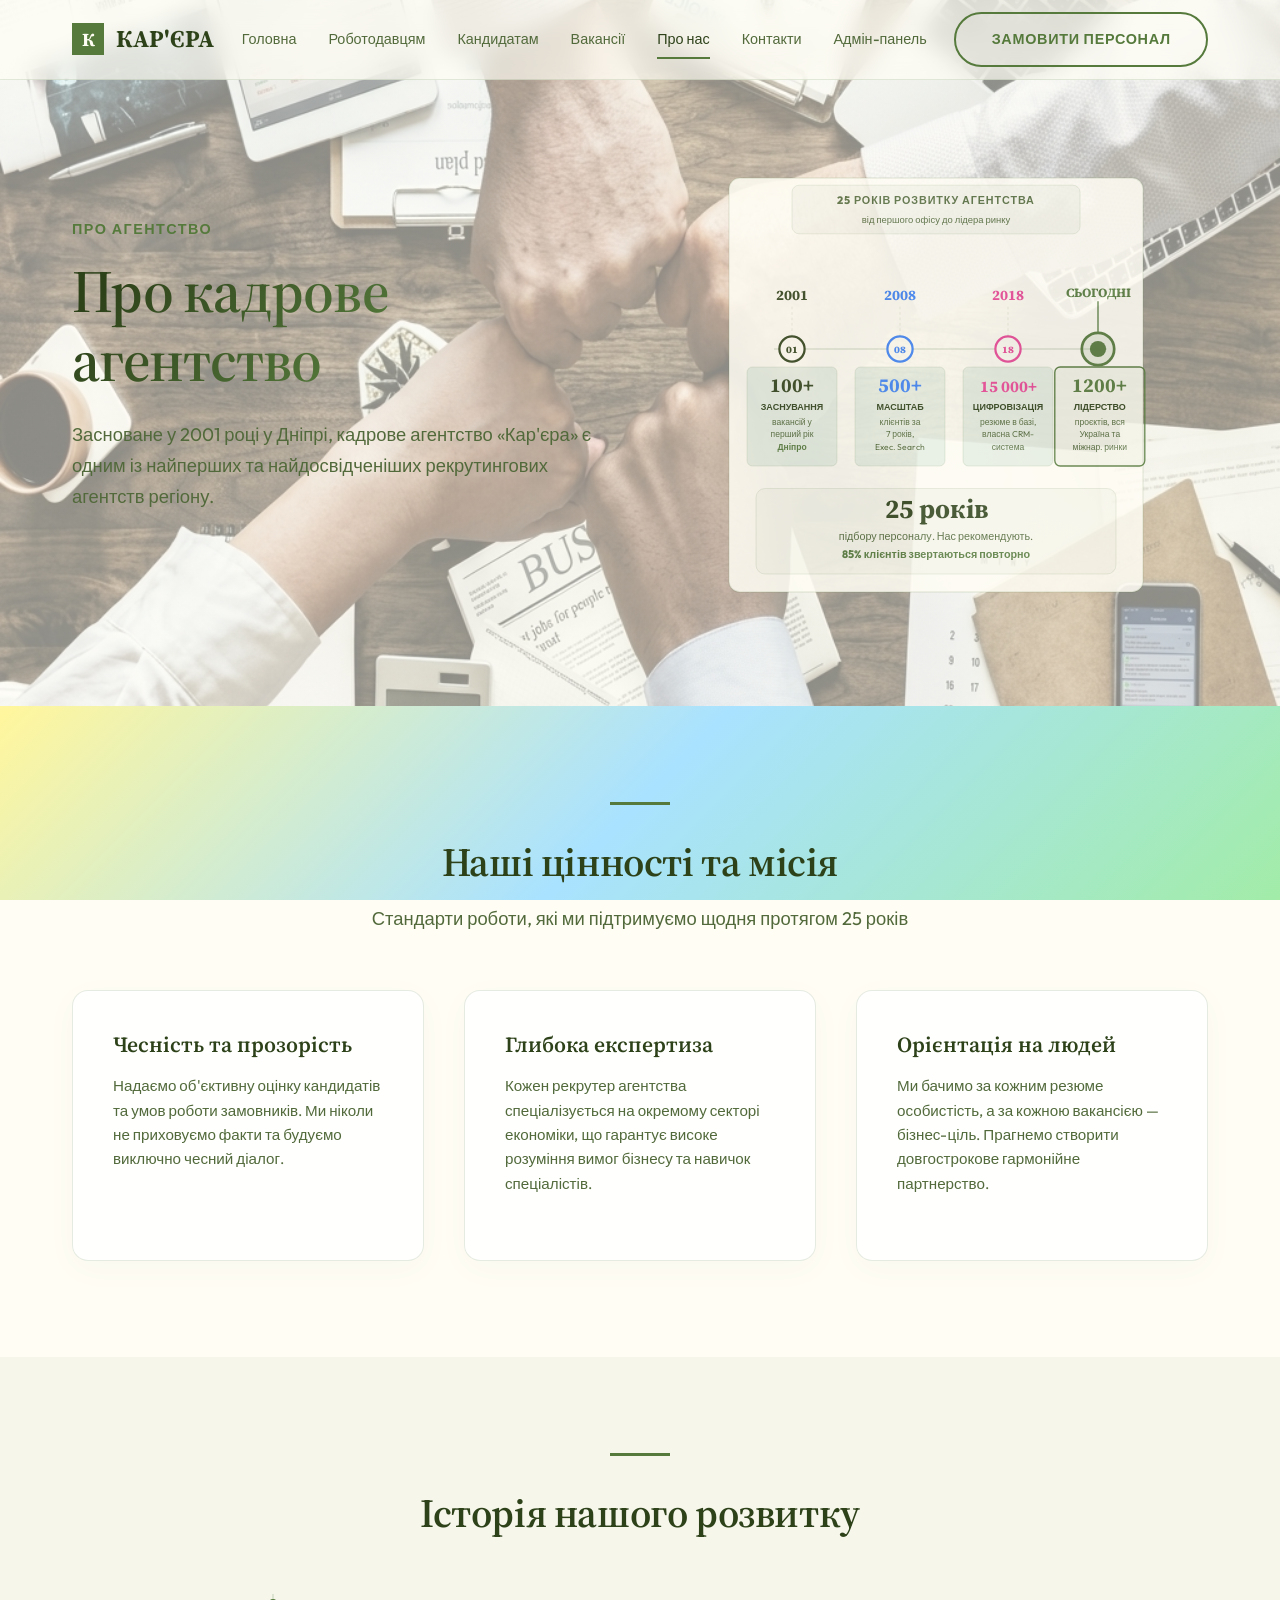
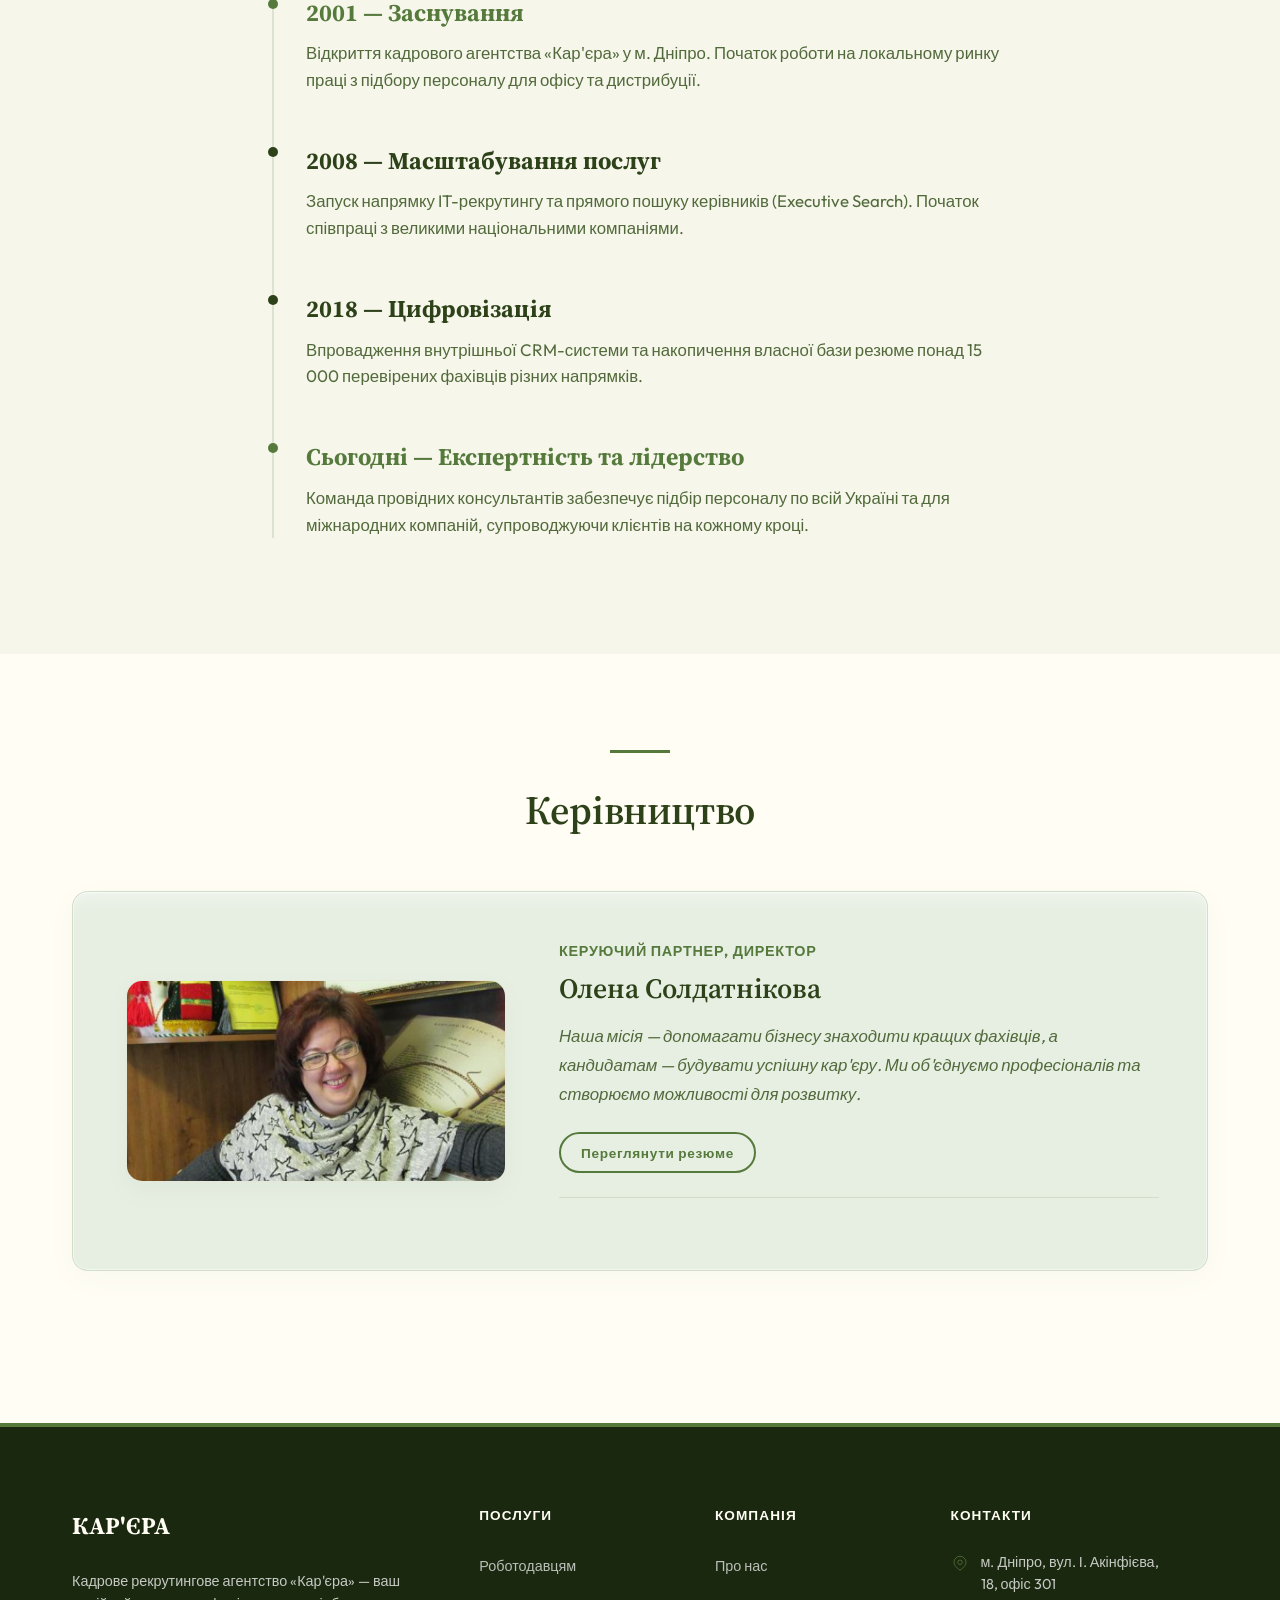
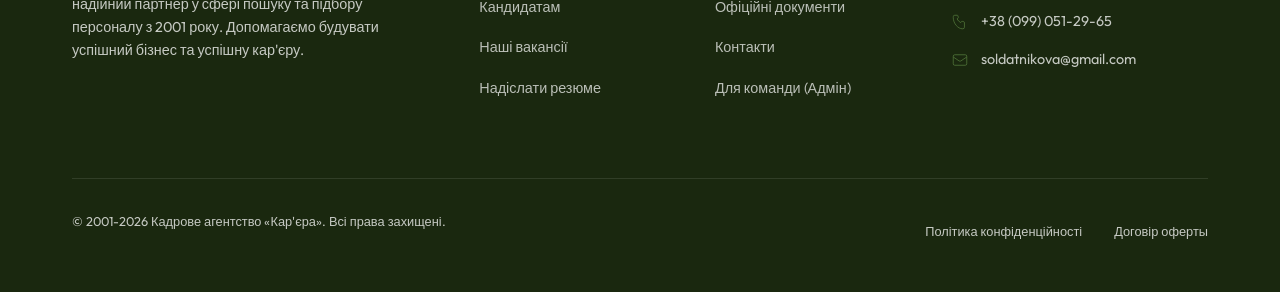
==== commit ee10869a: "Fix About Us page mobile overflow and director card responsiveness" ====
--- a/about.html
+++ b/about.html
@@ -6,10 +6,10 @@
   <meta name="viewport" content="width=device-width, initial-scale=1.0">
   <title>Про нас | Кадрове агентство «Кар'єра»</title>
   <meta name="description" content="Історія заснування кадрового агентства Кар'єра у Дніпрі з 2001 року. Філософія, місія, цінності та наша команда експертів рекрутингу.">
-  <link rel="stylesheet" href="styles/base.css?v=17">
-  <link rel="stylesheet" href="styles/layout.css?v=17">
-  <link rel="stylesheet" href="styles/components.css?v=17">
-  <link rel="stylesheet" href="styles/pages.css?v=17">
+  <link rel="stylesheet" href="styles/base.css?v=20">
+  <link rel="stylesheet" href="styles/layout.css?v=20">
+  <link rel="stylesheet" href="styles/components.css?v=20">
+  <link rel="stylesheet" href="styles/pages.css?v=20">
 </head>
 <body>
 
@@ -212,11 +212,11 @@
       <h2 class="text-center mb-6">Керівництво</h2>
       
       <!-- Director profile section -->
-      <div class="card reveal mb-6" style="padding: 3rem; background-color: var(--color-bg-alt); display: grid; grid-template-columns: 1.3fr 2fr; gap: 3rem; align-items: center;">
-        <div style="width: 100%; max-width: 380px; border-radius: var(--radius); overflow: hidden; border: 1px solid var(--color-border); background-color: var(--color-bg); margin: 0 auto; box-shadow: var(--shadow-sm);">
-          <img src="assets/images/director.png" alt="Олена Солдатнікова" style="width: 100%; height: auto; display: block;">
-        </div>
-        <div>
+      <div class="director-card reveal mb-6">
+        <div class="director-photo-wrapper">
+          <img src="assets/images/director.png" alt="Олена Солдатнікова" class="director-photo">
+        </div>
+        <div class="director-info">
           <span style="font-family: var(--font-sans); font-size: var(--fs-small); font-weight: 700; text-transform: uppercase; color: var(--color-accent); letter-spacing: 0.05em; display: block; margin-bottom: 0.5rem;">Керуючий Партнер, Директор</span>
           <h3 style="font-family: var(--font-serif); font-size: 1.75rem; margin-bottom: 1rem;">Олена Солдатнікова</h3>
           <p style="font-style: italic; line-height: 1.7; color: var(--color-text-muted); margin-bottom: 1.5rem;">
@@ -225,7 +225,7 @@
           <button id="toggle-resume-btn" class="btn btn-secondary" style="padding: 0.6rem 1.25rem; text-transform: none; font-size: 0.85rem;">Переглянути резюме</button>
           
           <div id="director-resume-block" style="max-height: 0; overflow: hidden; transition: max-height 0.4s ease-out; margin-top: 1.5rem; border-top: 1px solid var(--color-border); padding-top: 1.5rem;">
-            <div style="display: grid; grid-template-columns: 1fr 1fr; gap: 2rem; text-align: left;">
+            <div class="director-resume-grid">
               <div>
                 <h4 style="font-family: var(--font-sans); font-size: 0.95rem; color: var(--color-accent); text-transform: uppercase; margin-bottom: 1rem; font-weight: 700;">Освіта та тренінги</h4>
                 <ul style="list-style: none; padding-left: 0; font-size: 0.9rem; color: var(--color-text); line-height: 1.6;">
--- a/styles/pages.css
+++ b/styles/pages.css
@@ -16,7 +16,9 @@
 }
 
 .hero-vacancies {
-  background: linear-gradient(rgba(255, 253, 244, 0.55), rgba(255, 253, 244, 0.55)), url('../assets/images/vacancies_hero.png?v=12') center/cover no-repeat;
+  background: linear-gradient(rgba(255, 253, 244, 0.55), rgba(255, 253, 244, 0.55)), url('../assets/images/vacancies_hero.png?v=12') center 35% / cover no-repeat;
+  padding-top: calc(var(--header-height) + 7rem);
+  padding-bottom: 7rem;
 }
 
 .hero-candidates {
@@ -945,3 +947,58 @@
   margin-top: 3rem;
 }
 
+/* Director Card Responsive Styling */
+.director-card {
+  padding: 3rem;
+  background-color: var(--color-bg-alt);
+  border-radius: var(--radius);
+  border: 1px solid var(--color-border);
+  display: grid;
+  grid-template-columns: 1.3fr 2fr;
+  gap: 3rem;
+  align-items: center;
+  box-shadow: var(--card-shadow);
+}
+
+.director-photo-wrapper {
+  width: 100%;
+  max-width: 380px;
+  border-radius: var(--radius);
+  overflow: hidden;
+  border: 1px solid var(--color-border);
+  background-color: var(--color-bg);
+  margin: 0 auto;
+  box-shadow: 0 10px 25px rgba(85, 122, 60, 0.05);
+}
+
+.director-photo {
+  width: 100%;
+  height: auto;
+  display: block;
+  object-fit: cover;
+}
+
+.director-resume-grid {
+  display: grid;
+  grid-template-columns: 1fr 1fr;
+  gap: 2rem;
+  text-align: left;
+}
+
+@media (max-width: 768px) {
+  .director-card {
+    grid-template-columns: 1fr;
+    gap: 2rem;
+    padding: 2rem 1.5rem;
+  }
+  
+  .director-photo-wrapper {
+    max-width: 280px;
+  }
+  
+  .director-resume-grid {
+    grid-template-columns: 1fr;
+    gap: 1.5rem;
+  }
+}
+
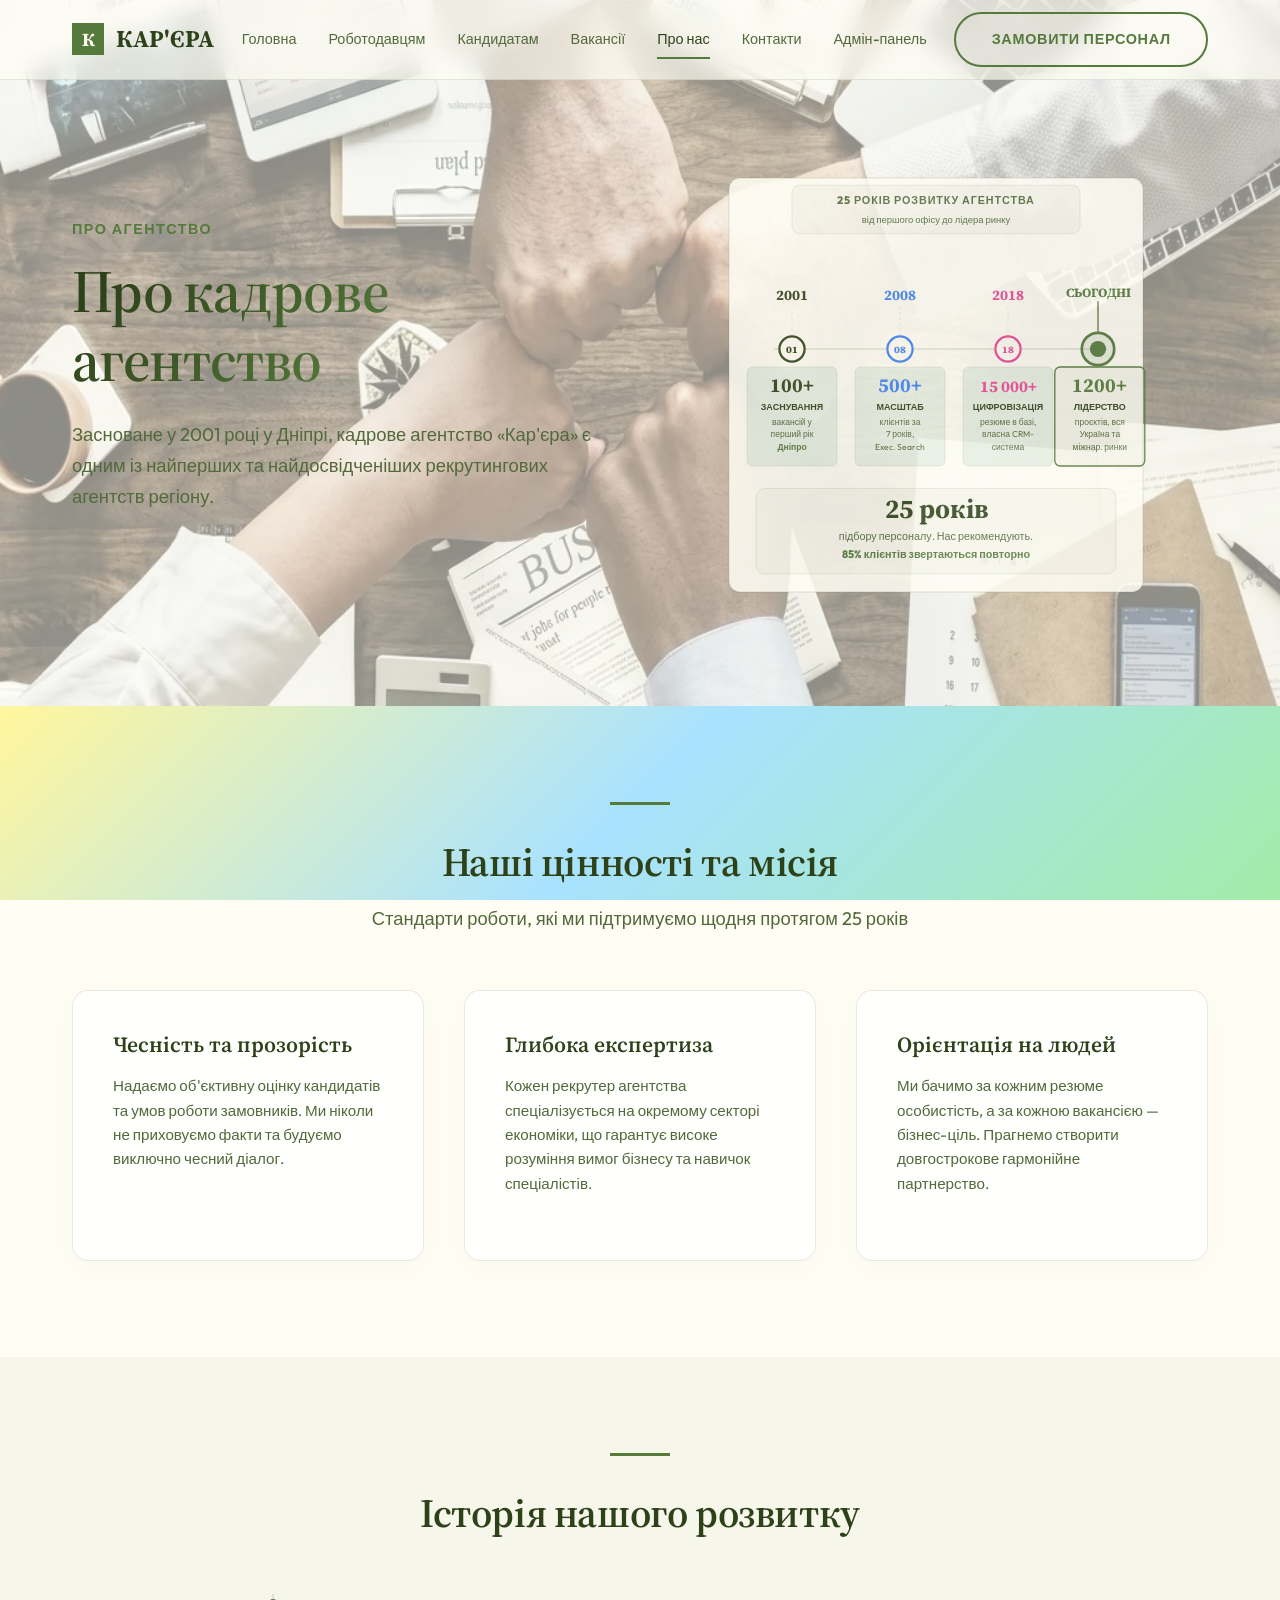
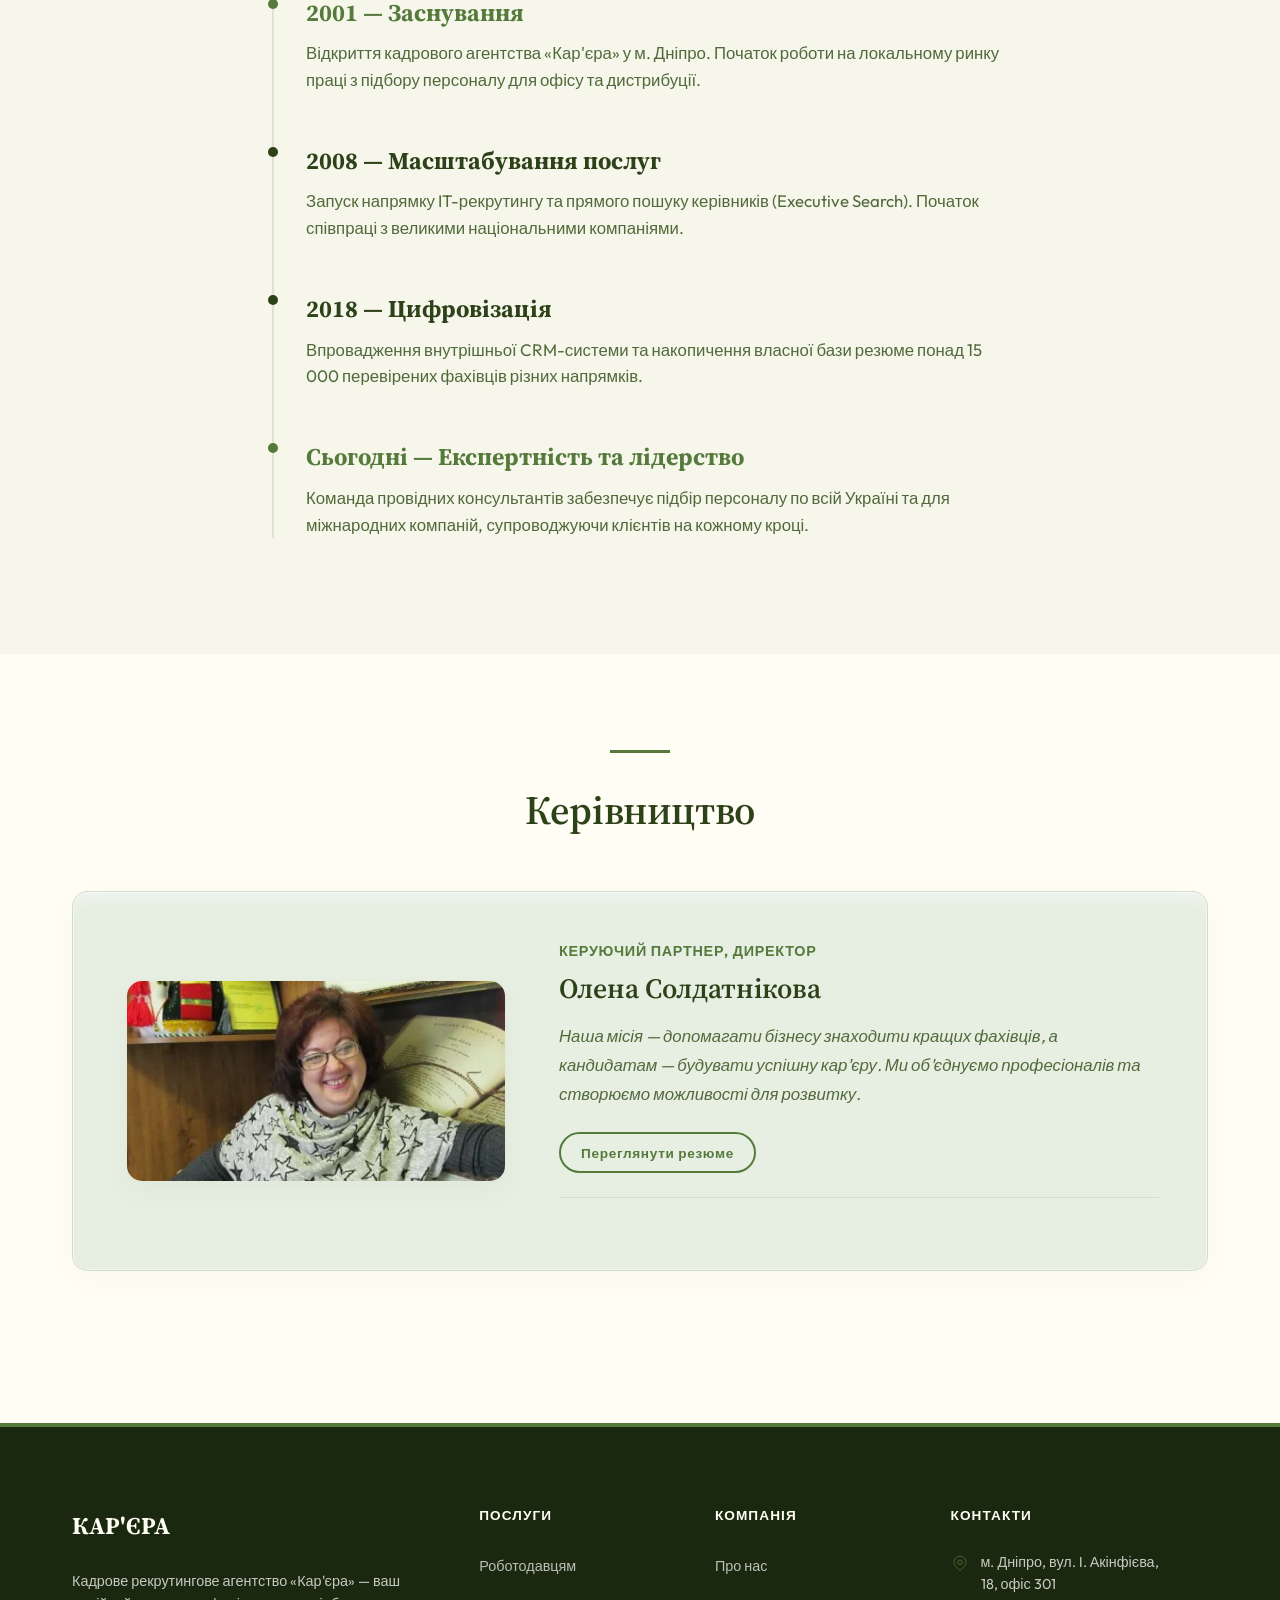
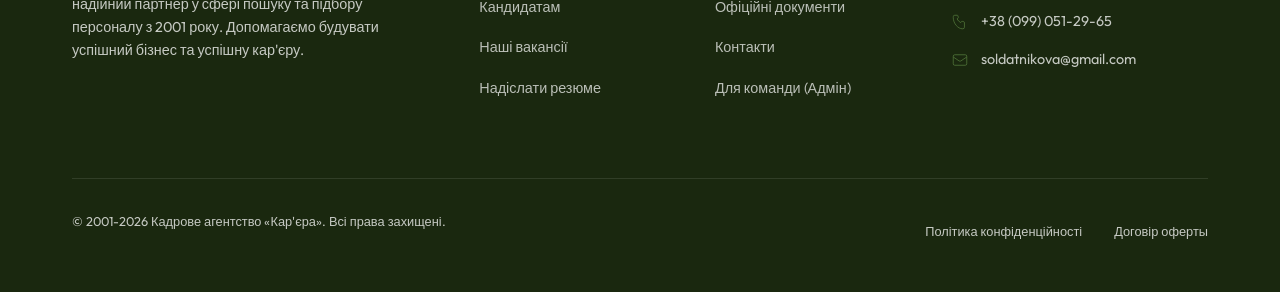
==== commit c7ed50ff: "Optimize page load speed and accessibility based on Lighthouse audit" ====
--- a/about.html
+++ b/about.html
@@ -6,10 +6,14 @@
   <meta name="viewport" content="width=device-width, initial-scale=1.0">
   <title>Про нас | Кадрове агентство «Кар'єра»</title>
   <meta name="description" content="Історія заснування кадрового агентства Кар'єра у Дніпрі з 2001 року. Філософія, місія, цінності та наша команда експертів рекрутингу.">
-  <link rel="stylesheet" href="styles/base.css?v=20">
-  <link rel="stylesheet" href="styles/layout.css?v=20">
-  <link rel="stylesheet" href="styles/components.css?v=20">
-  <link rel="stylesheet" href="styles/pages.css?v=20">
+  <link rel="stylesheet" href="styles/base.css?v=22">
+  <link rel="stylesheet" href="styles/layout.css?v=22">
+  <link rel="stylesheet" href="styles/components.css?v=22">
+  <link rel="stylesheet" href="styles/pages.css?v=22">
+  <!-- Preconnect and Preload for Performance -->
+  <link rel="preconnect" href="https://fonts.googleapis.com">
+  <link rel="preconnect" href="https://fonts.gstatic.com" crossorigin>
+  <link rel="preload" as="image" href="assets/images/about_hero.webp" fetchpriority="high">
 </head>
 <body>
 
@@ -54,6 +58,8 @@
     <a href="employers.html#order-form" class="btn btn-primary">Замовити персонал</a>
   </div>
 
+  <main id="main-content">
+
   <!-- HERO SECTION -->
   <section class="hero hero-alt hero-about">
     <div class="container grid-2">
@@ -214,7 +220,7 @@
       <!-- Director profile section -->
       <div class="director-card reveal mb-6">
         <div class="director-photo-wrapper">
-          <img src="assets/images/director.png" alt="Олена Солдатнікова" class="director-photo">
+          <img src="assets/images/director.webp" alt="Олена Солдатнікова" class="director-photo">
         </div>
         <div class="director-info">
           <span style="font-family: var(--font-sans); font-size: var(--fs-small); font-weight: 700; text-transform: uppercase; color: var(--color-accent); letter-spacing: 0.05em; display: block; margin-bottom: 0.5rem;">Керуючий Партнер, Директор</span>
@@ -253,6 +259,8 @@
     </div>
   </section>
 
+  </main>
+
   <!-- FOOTER -->
   <footer class="footer">
     <div class="container">
@@ -262,7 +270,7 @@
           <p class="footer-desc">Кадрове рекрутингове агентство «Кар'єра» — ваш надійний партнер у сфері пошуку та підбору персоналу з 2001 року. Допомагаємо будувати успішний бізнес та успішну кар'єру.</p>
         </div>
         <div>
-          <h4 class="footer-heading">Послуги</h4>
+          <h3 class="footer-heading">Послуги</h3>
           <ul class="footer-links">
             <li><a href="employers.html">Роботодавцям</a></li>
             <li><a href="candidates.html">Кандидатам</a></li>
@@ -271,7 +279,7 @@
           </ul>
         </div>
         <div>
-          <h4 class="footer-heading">Компанія</h4>
+          <h3 class="footer-heading">Компанія</h3>
           <ul class="footer-links">
             <li><a href="about.html">Про нас</a></li>
             <li><a href="documents.html">Офіційні документи</a></li>
@@ -280,7 +288,7 @@
           </ul>
         </div>
         <div>
-          <h4 class="footer-heading">Контакти</h4>
+          <h3 class="footer-heading">Контакти</h3>
           <ul class="footer-contact">
             <li>
               <svg fill="none" stroke="currentColor" viewBox="0 0 24 24"><path d="M17.657 16.657L13.414 20.9a1.998 1.998 0 01-2.827 0l-4.244-4.243a8 8 0 1111.314 0z"/><path d="M15 11a3 3 0 11-6 0 3 3 0 016 0z"/></svg>
@@ -308,7 +316,7 @@
     </div>
   </footer>
 
-  <script src="scripts/main.js"></script>
+  <script src="scripts/main.js" defer></script>
   <script>
     document.addEventListener('DOMContentLoaded', () => {
       const btn = document.getElementById('toggle-resume-btn');
--- a/styles/pages.css
+++ b/styles/pages.css
@@ -12,29 +12,29 @@
 }
 
 .hero-employers {
-  background: linear-gradient(rgba(255, 253, 244, 0.55), rgba(255, 253, 244, 0.55)), url('../assets/images/employers_hero.png?v=12') center/cover no-repeat;
+  background: linear-gradient(rgba(255, 253, 244, 0.55), rgba(255, 253, 244, 0.55)), url('../assets/images/employers_hero.webp?v=21') center/cover no-repeat;
 }
 
 .hero-vacancies {
-  background: linear-gradient(rgba(255, 253, 244, 0.55), rgba(255, 253, 244, 0.55)), url('../assets/images/vacancies_hero.png?v=12') center 35% / cover no-repeat;
+  background: linear-gradient(rgba(255, 253, 244, 0.55), rgba(255, 253, 244, 0.55)), url('../assets/images/vacancies_hero.webp?v=21') center 35% / cover no-repeat;
   padding-top: calc(var(--header-height) + 7rem);
   padding-bottom: 7rem;
 }
 
 .hero-candidates {
-  background: linear-gradient(rgba(255, 253, 244, 0.55), rgba(255, 253, 244, 0.55)), url('../assets/images/candidates_hero.png?v=12') center/cover no-repeat;
+  background: linear-gradient(rgba(255, 253, 244, 0.55), rgba(255, 253, 244, 0.55)), url('../assets/images/candidates_hero.webp?v=21') center/cover no-repeat;
 }
 
 .hero-about {
-  background: linear-gradient(rgba(255, 253, 244, 0.55), rgba(255, 253, 244, 0.55)), url('../assets/images/about_hero.png?v=12') center/cover no-repeat;
+  background: linear-gradient(rgba(255, 253, 244, 0.55), rgba(255, 253, 244, 0.55)), url('../assets/images/about_hero.webp?v=21') center/cover no-repeat;
 }
 
 .hero-contacts {
-  background: linear-gradient(rgba(255, 253, 244, 0.55), rgba(255, 253, 244, 0.55)), url('../assets/images/contacts_hero.png?v=12') center/cover no-repeat;
+  background: linear-gradient(rgba(255, 253, 244, 0.55), rgba(255, 253, 244, 0.55)), url('../assets/images/contacts_hero.webp?v=21') center/cover no-repeat;
 }
 
 .hero-home {
-  background: linear-gradient(rgba(255, 253, 244, 0.55), rgba(255, 253, 244, 0.55)), url('../assets/images/clipboard.png?v=12') center/cover no-repeat;
+  background: linear-gradient(rgba(255, 253, 244, 0.55), rgba(255, 253, 244, 0.55)), url('../assets/images/clipboard.webp?v=21') center/cover no-repeat;
 }
 
 .hero-content {
@@ -840,46 +840,6 @@
   animation: fadeInArea 2.5s ease-out forwards;
 }
 
-.svg-bar {
-  fill: url(#gradient-primary);
-  animation: growBar 1.5s cubic-bezier(0.4, 0, 0.2, 1) forwards;
-  transform-origin: bottom;
-}
-
-.svg-bar-accent {
-  fill: url(#gradient-accent);
-  animation: growBar 1.8s cubic-bezier(0.4, 0, 0.2, 1) forwards;
-  transform-origin: bottom;
-}
-
-.svg-node-glowing {
-  fill: var(--color-bg);
-  stroke: var(--color-accent);
-  stroke-width: 3;
-  filter: drop-shadow(0px 0px 8px var(--color-accent));
-  animation: pulseNode 2s infinite alternate;
-}
-
-.svg-node-primary {
-  fill: var(--color-bg);
-  stroke: var(--color-primary);
-  stroke-width: 3;
-  filter: drop-shadow(0px 0px 8px var(--color-primary));
-  animation: pulseNode 2s infinite alternate 0.5s;
-}
-
-.svg-card-bg {
-  fill: var(--color-bg);
-  stroke: var(--color-border);
-  stroke-width: 1;
-  filter: drop-shadow(0px 10px 20px rgba(26, 42, 68, 0.05));
-  transition: var(--transition);
-}
-
-.svg-card-bg:hover {
-  stroke: var(--color-border-hover);
-  filter: drop-shadow(0px 15px 25px rgba(26, 42, 68, 0.08));
-}
 
 /* Animations keyframes */
 @keyframes drawPath {
@@ -898,15 +858,6 @@
   to { opacity: 0.15; }
 }
 
-@keyframes growBar {
-  from { transform: scaleY(0); }
-  to { transform: scaleY(1); }
-}
-
-@keyframes pulseNode {
-  from { r: 6; stroke-width: 3; }
-  to { r: 8; stroke-width: 4; }
-}
 
 /* Collapsible Partners List */
 .partners-collapse {
